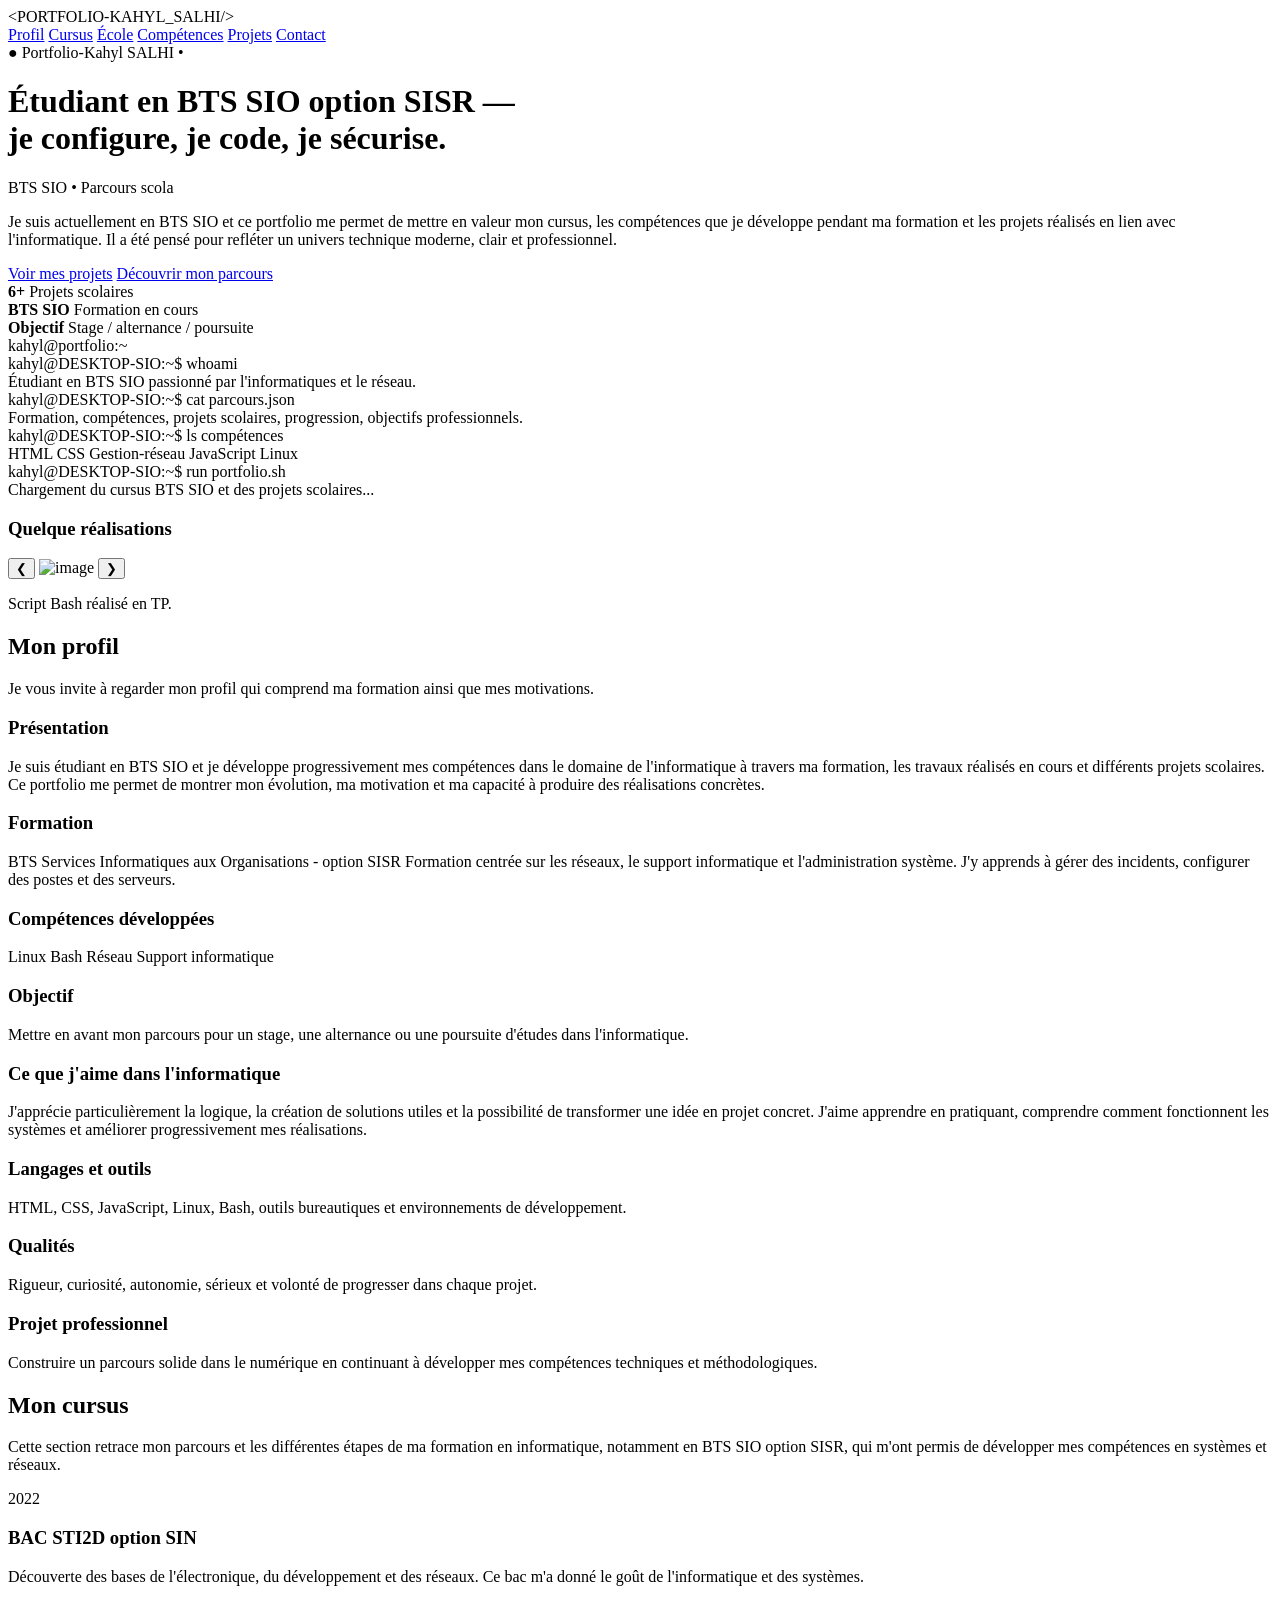
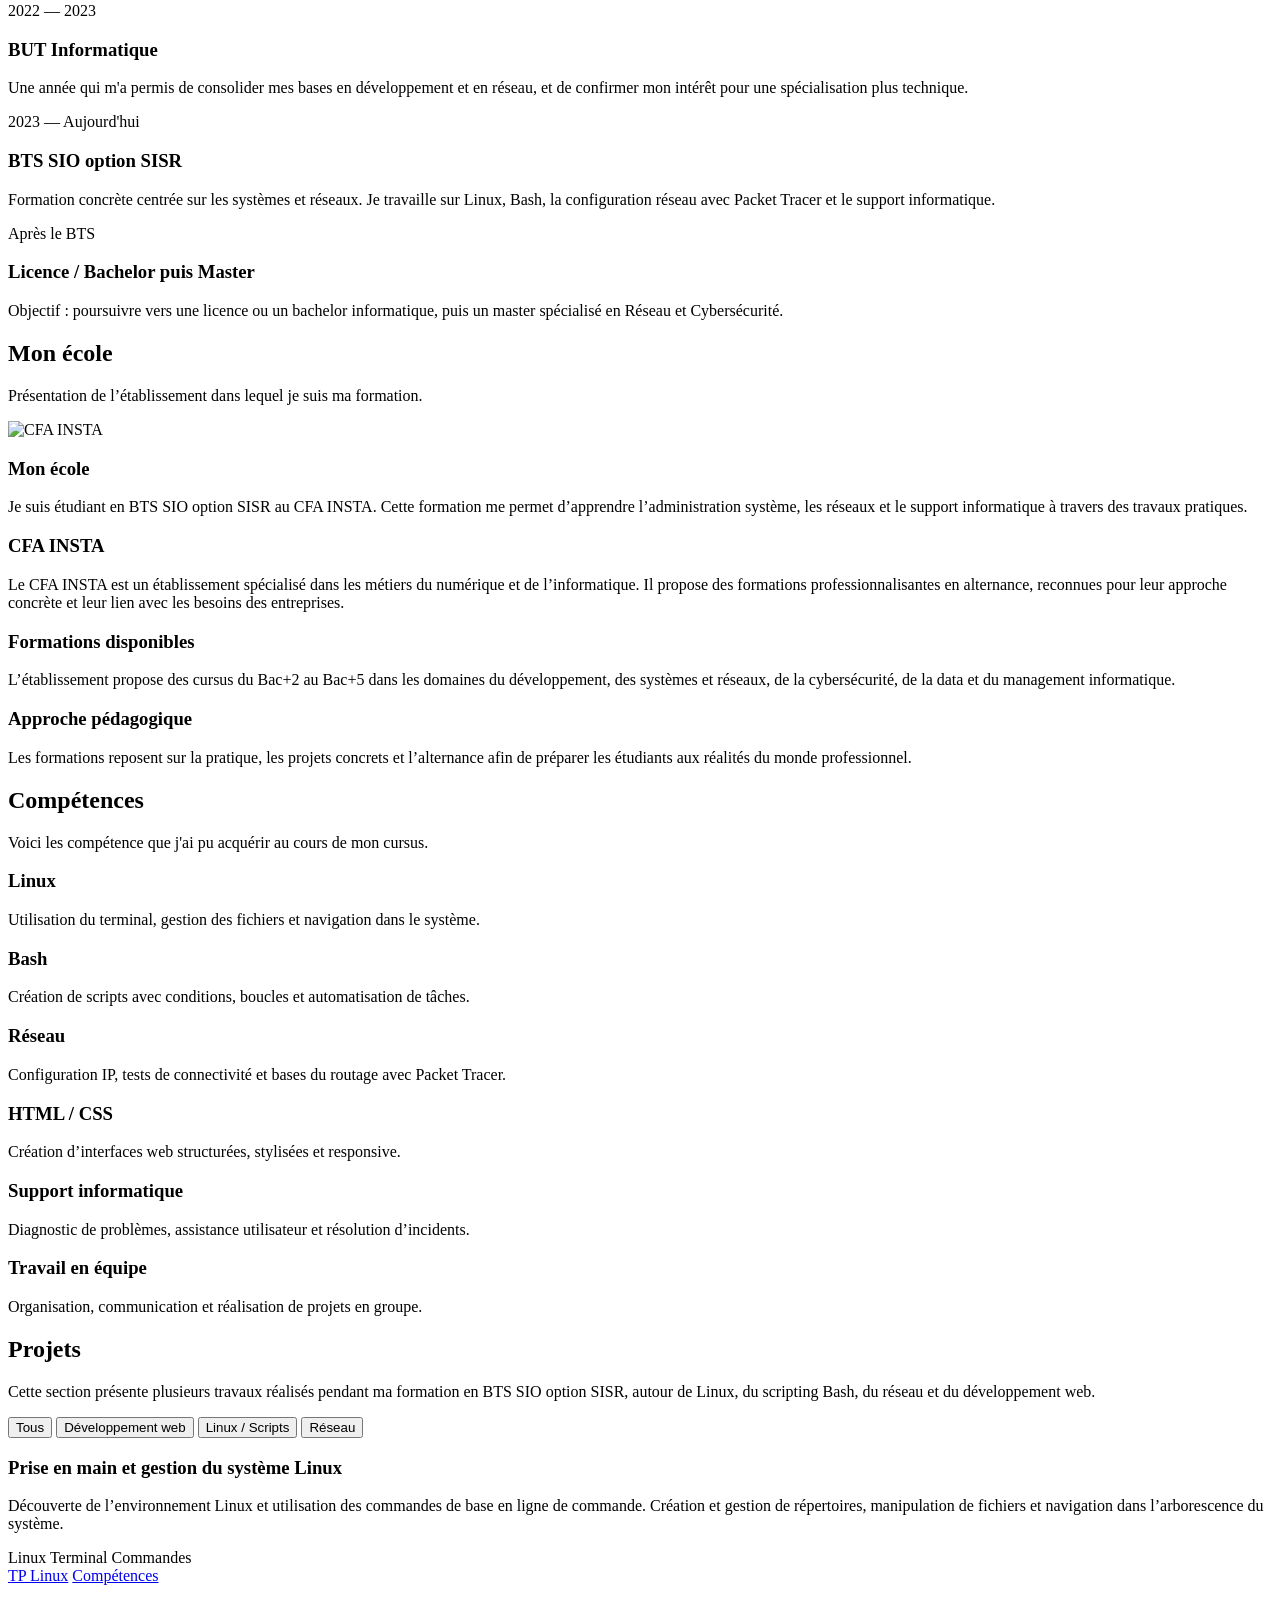
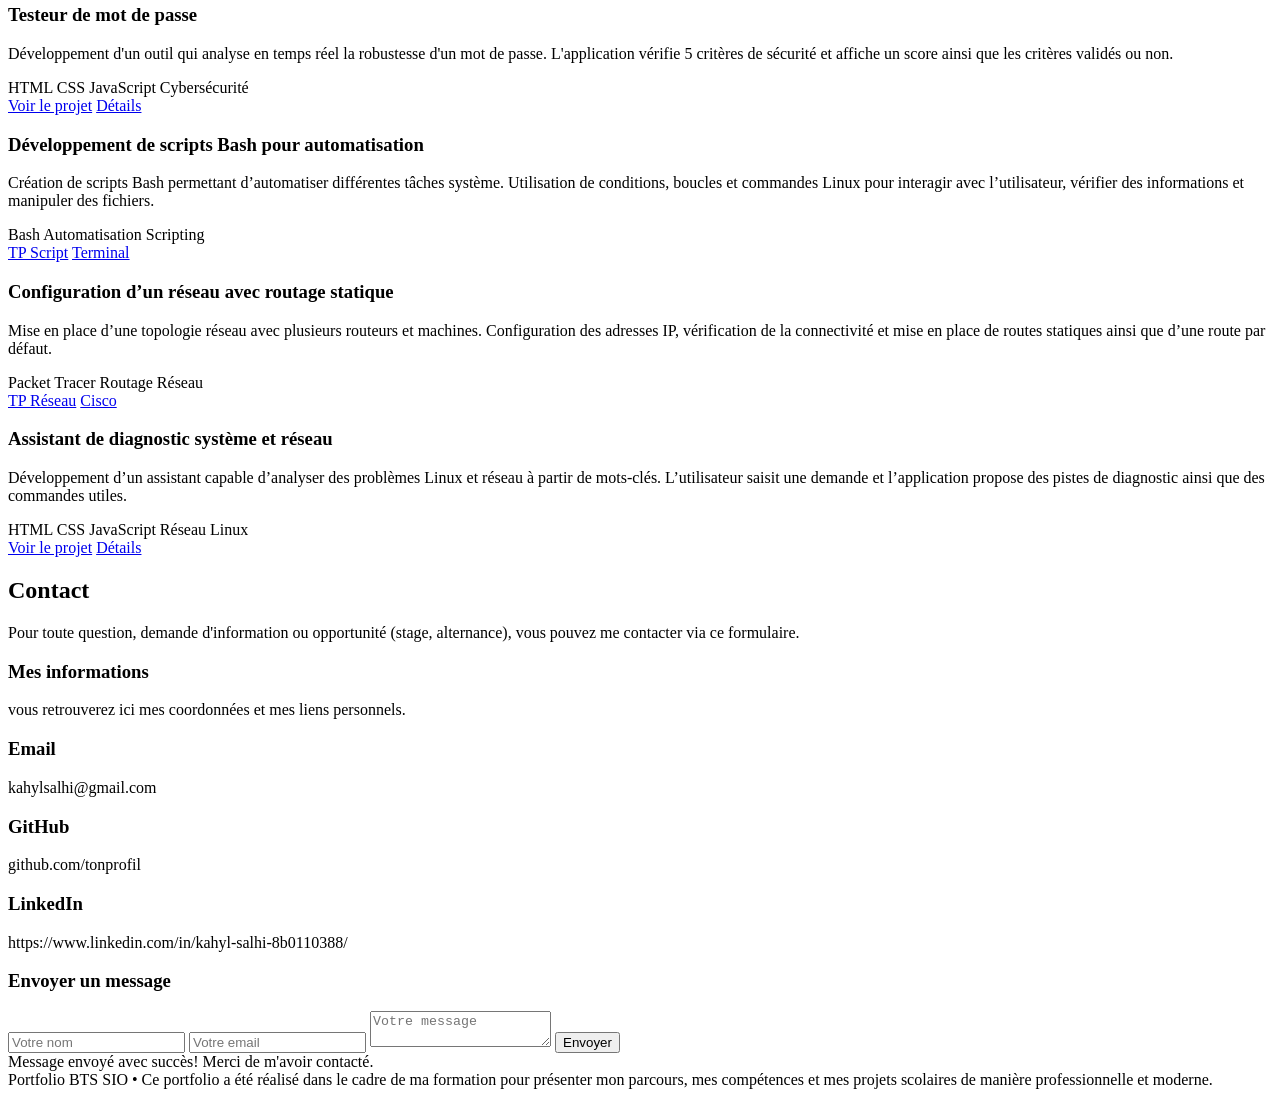
==== index.html @ cd34de98 "Update print statement from 'Hello' to 'Goodbye'" ====
<!DOCTYPE html>
<html lang="fr">
<head>
<meta charset="UTF-8" />
<meta name="viewport" content="width=device-width, initial-scale=1.0" />
<title>Portfolio BTS SIO | Étudiant en informatique</title>
<link rel="stylesheet" href="style.css">
</head>
<body>
<nav class="navbar">
<div class="container nav-inner">
<div class="logo">&lt;<span>PORTFOLIO-KAHYL_SALHI</span>/&gt;</div>
<div class="nav-links">
<a href="#about">Profil</a>
<a href="#timeline">Cursus</a>
<a href="#ecole">École</a>
<a href="#skills">Compétences</a>
<a href="#projects">Projets</a>
<a href="#contact">Contact</a>
</div>
</div>
</nav>

<header class="hero container">
<div class="hero-grid">
<div class="hero-text reveal">
<div class="badge">● Portfolio-Kahyl SALHI •</div>
<h1>Étudiant en <span class="gradient-text">BTS SIO</span> option SISR —</br>je configure, je code, je sécurise.</h1>
<div class="typing" id="typingText"></div>
<p class="lead">
Je suis actuellement en BTS SIO et ce portfolio me permet de mettre en valeur mon cursus, les compétences que je développe pendant ma formation et les projets réalisés en lien avec l'informatique. Il a été pensé pour refléter un univers technique moderne, clair et professionnel.
</p>
<div class="hero-actions">
<a href="#projects" class="btn btn-primary">Voir mes projets</a>
<a href="#timeline" class="btn btn-secondary">Découvrir mon parcours</a>
</div>
<div class="hero-stats">
<div class="stats-card">
<strong>6+</strong>
<span>Projets scolaires</span>
</div>
<div class="stats-card">
<strong>BTS SIO</strong>
<span>Formation en cours</span>
</div>
<div class="stats-card">
<strong>Objectif</strong>
<span>Stage / alternance / poursuite</span>
</div>
</div>
</div>

<div class="terminal reveal">
<div class="terminal-header">
<div class="terminal-dots"><span></span><span></span><span></span></div>
<div class="terminal-title">kahyl@portfolio:~</div>
        </div>
        <div class="terminal-body">
          <div class="line"><span class="prompt">kahyl@DESKTOP-SIO:~$</span> <span class="command">whoami</span></div>
          <div class="line output">Étudiant en BTS SIO passionné par l'informatiques et le réseau.</div>
          <div class="line"><span class="prompt">kahyl@DESKTOP-SIO:~$</span> <span class="command">cat parcours.json</span></div>
          <div class="line output">Formation, compétences, projets scolaires, progression, objectifs professionnels.</div>
          <div class="line"><span class="prompt">kahyl@DESKTOP-SIO:~$</span> <span class="command">ls compétences</span></div>
          <div class="line output">HTML CSS Gestion-réseau JavaScript Linux </div>
          <div class="line"><span class="prompt">kahyl@DESKTOP-SIO:~$</span> <span class="command">run portfolio.sh</span></div>
          <div class="line output" id="terminalDynamic">Chargement du cursus BTS SIO et des projets scolaires...</div>
</div>
</div>
<div class="photo-block reveal">
  <h3>Quelque réalisations</h3>
  <div class="carousel">
    <button class="prev" onclick="changeSlide(-1)">❮</button>

    <img id="carouselImage" src="images/bash-1.jpeg" alt="image">

    <button class="next" onclick="changeSlide(1)">❯</button>
  </div>

  <p id="carouselText">Script Bash réalisé en TP.</p>
</div>
</div>
</header>

<section id="about">
<div class="container">
<div class="section-head reveal">
<div>
<h2>Mon profil</h2>
<p>Je vous invite à regarder mon profil qui comprend ma formation ainsi que mes motivations.</p>
</div>
</div>
<div class="about-grid">
<div class="card reveal">
<h3>Présentation</h3>
<p>
Je suis étudiant en BTS SIO et je développe progressivement mes compétences dans le domaine de l'informatique à travers ma formation, les travaux réalisés en cours et différents projets scolaires. Ce portfolio me permet de montrer mon évolution, ma motivation et ma capacité à produire des réalisations concrètes.
</p>
<div class="about-list">
<div class="about-item">
<h3>Formation</h3>
<p>BTS Services Informatiques aux Organisations - option SISR Formation centrée sur les réseaux, le support informatique et l'administration système. J'y apprends à gérer des incidents, configurer des postes et des serveurs.</p>
</div>
<div class="about-item">
<h3>Compétences développées</h3>
<p>Linux Bash Réseau Support informatique</p></p>
</div>
<div class="about-item">
<h3>Objectif</h3>
<p>Mettre en avant mon parcours pour un stage, une alternance ou une poursuite d'études dans l'informatique.</p>
</div>
</div>
</div>
<div class="card reveal">
<h3>Ce que j'aime dans l'informatique</h3>
<p>
J'apprécie particulièrement la logique, la création de solutions utiles et la possibilité de transformer une idée en projet concret. J'aime apprendre en pratiquant, comprendre comment fonctionnent les systèmes et améliorer progressivement mes réalisations.
</p>
<div class="about-list">
<div class="about-item">
<h3>Langages et outils</h3>
<p>HTML, CSS, JavaScript, Linux, Bash, outils bureautiques et environnements de développement.</p>
</div>
<div class="about-item">
<h3>Qualités</h3>
<p>Rigueur, curiosité, autonomie, sérieux et volonté de progresser dans chaque projet.</p>
</div>
<div class="about-item">
<h3>Projet professionnel</h3>
<p>Construire un parcours solide dans le numérique en continuant à développer mes compétences techniques et méthodologiques.</p>
</div>
</div>
</div>
</div>
</div>
</section>

<section id="timeline">
<div class="container">
<div class="section-head reveal">
<div>
<h2>Mon cursus</h2>
<p>Cette section retrace mon parcours et les différentes étapes de ma formation en informatique, notamment en BTS SIO option SISR, qui m'ont permis de développer mes compétences en systèmes et réseaux.</p>
</div>
</div>
<div class="timeline-vertical">

  <div class="tl-item reveal">
    <div class="tl-point"></div>
    <div class="tl-date">2022</div>
    <div class="tl-content">
      <h3>BAC STI2D option SIN</h3>
      <p>Découverte des bases de l'électronique, du développement et des réseaux. Ce bac m'a donné le goût de l'informatique et des systèmes.</p>
    </div>
  </div>

  <div class="tl-item reveal">
    <div class="tl-point"></div>
    <div class="tl-date">2022 — 2023</div>
    <div class="tl-content">
      <h3>BUT Informatique</h3>
      <p>Une année qui m'a permis de consolider mes bases en développement et en réseau, et de confirmer mon intérêt pour une spécialisation plus technique.</p>
    </div>
  </div>

  <div class="tl-item reveal">
    <div class="tl-point"></div>
    <div class="tl-date">2023 — Aujourd'hui</div>
    <div class="tl-content">
      <h3>BTS SIO option SISR</h3>
      <p>Formation concrète centrée sur les systèmes et réseaux. Je travaille sur Linux, Bash, la configuration réseau avec Packet Tracer et le support informatique.</p>
    </div>
  </div>

  <div class="tl-item reveal">
    <div class="tl-point"></div>
    <div class="tl-date">Après le BTS</div>
    <div class="tl-content">
      <h3>Licence / Bachelor puis Master</h3>
      <p>Objectif : poursuivre vers une licence ou un bachelor informatique, puis un master spécialisé en Réseau et Cybersécurité.</p>
    </div>
  </div>

</div>
</section>

<section id="ecole">
  <div class="container">
    <div class="section-head reveal">
      <div>
        <h2>Mon école</h2>
        <p>Présentation de l’établissement dans lequel je suis ma formation.</p>
      </div>
    </div>

    <div class="ecole-container reveal">

      <!-- IMAGE -->
      <div class="ecole-img">
        <img src="images/ecole.jpg" alt="CFA INSTA">
      </div>

      <!-- TEXTE -->
      <div class="ecole-content">
        <h3>Mon école</h3>
        <p>
          Je suis étudiant en BTS SIO option SISR au CFA INSTA.
          Cette formation me permet d’apprendre l’administration système,
          les réseaux et le support informatique à travers des travaux pratiques.
        </p>

        <div class="about-list">
          <div class="about-item">
            <h3>CFA INSTA</h3>
            <p>Le CFA INSTA est un établissement spécialisé dans les métiers du numérique et de l’informatique.
          Il propose des formations professionnalisantes en alternance, reconnues pour leur approche concrète
          et leur lien avec les besoins des entreprises.</p>
          </div>

          <div class="about-item">
            <h3>Formations disponibles</h3>
            <p>L’établissement propose des cursus du Bac+2 au Bac+5 dans les domaines du développement,
              des systèmes et réseaux, de la cybersécurité, de la data et du management informatique.</p>
          </div>

          <div class="about-item">
            <h3>Approche pédagogique</h3>
            <p>Les formations reposent sur la pratique, les projets concrets et l’alternance afin de préparer
              les étudiants aux réalités du monde professionnel.</p>
          </div>
        </div>
      </div>

    </div>
  </div>
</section>

<section id="skills">
<div class="container">
<div class="section-head reveal">
<div>
<h2>Compétences</h2>
<p>Voici les compétence que j'ai pu acquérir au cours de mon cursus.</p>
</div>
</div>
<div class="skills-grid">

  <div class="skill-card reveal">
    <h3>Linux</h3>
    <p>Utilisation du terminal, gestion des fichiers et navigation dans le système.</p>
    <div class="progress"><span data-width="50%"></span></div>
  </div>

  <div class="skill-card reveal">
    <h3>Bash</h3>
    <p>Création de scripts avec conditions, boucles et automatisation de tâches.</p>
    <div class="progress"><span data-width="50%"></span></div>
  </div>

  <div class="skill-card reveal">
    <h3>Réseau</h3>
    <p>Configuration IP, tests de connectivité et bases du routage avec Packet Tracer.</p>
    <div class="progress"><span data-width="50%"></span></div>
  </div>

  <div class="skill-card reveal">
    <h3>HTML / CSS</h3>
    <p>Création d’interfaces web structurées, stylisées et responsive.</p>
    <div class="progress"><span data-width="70%"></span></div>
  </div>

  <div class="skill-card reveal">
    <h3>Support informatique</h3>
    <p>Diagnostic de problèmes, assistance utilisateur et résolution d’incidents.</p>
    <div class="progress"><span data-width="65%"></span></div>
  </div>

  <div class="skill-card reveal">
    <h3>Travail en équipe</h3>
    <p>Organisation, communication et réalisation de projets en groupe.</p>
    <div class="progress"><span data-width="80%"></span></div>
  </div>

</div>
</div>
</section>

<section id="projects">
<div class="container">
<div class="section-head reveal">
<div>
<h2>Projets </h2>
<p>Cette section présente plusieurs travaux réalisés pendant ma formation en BTS SIO option SISR, autour de Linux, du scripting Bash, du réseau et du développement web.</p>
</div>
</div>

<div class="filter-bar reveal">
<button class="filter-btn active" data-filter="all">Tous</button>
<button class="filter-btn" data-filter="web">Développement web</button>
<button class="filter-btn" data-filter="app">Linux / Scripts</button>
<button class="filter-btn" data-filter="analyse">Réseau</button>
</div>

<div class="projects-grid">
<article class="project-card reveal" data-category="app">
<h3>Prise en main et gestion du système Linux</h3>
<p>Découverte de l’environnement Linux et utilisation des commandes de base en ligne de commande. Création et gestion de répertoires, manipulation de fichiers et navigation dans l’arborescence du système.</p>
<div class="tags">
<span class="tag">Linux</span>
<span class="tag">Terminal</span>
<span class="tag">Commandes</span>
</div>
<div class="project-links">
<a href="#">TP Linux</a>
<a href="#">Compétences</a>
</div>
</div>
</article>

<article class="project-card reveal" data-category="web">
  <h3>Testeur de mot de passe</h3>

  <p>
    Développement d'un outil qui analyse en temps réel la robustesse d'un mot de passe.
    L'application vérifie 5 critères de sécurité et affiche un score ainsi que les critères validés ou non.
  </p>

  <div class="tags">
    <span class="tag">HTML</span>
    <span class="tag">CSS</span>
    <span class="tag">JavaScript</span>
    <span class="tag">Cybersécurité</span>
  </div>

  <div class="project-links">
    <a href="https://kahyl93.github.io/Portfolio/testeur-mdp/test-mdp.html" target="_blank">Voir le projet</a>
    <a href="#">Détails</a>
  </div>
</article>

<article class="project-card reveal" data-category="app">
<h3>Développement de scripts Bash pour automatisation</h3>
<p>Création de scripts Bash permettant d’automatiser différentes tâches système. Utilisation de conditions, boucles et commandes Linux pour interagir avec l’utilisateur, vérifier des informations et manipuler des fichiers.</p>
<div class="tags">
<span class="tag">Bash</span>
<span class="tag">Automatisation</span>
<span class="tag">Scripting</span>
</div>
<div class="project-links">
<a href="#">TP Script</a>
<a href="#">Terminal</a>
</div>

</article>

<article class="project-card reveal" data-category="analyse">
<h3>Configuration d’un réseau avec routage statique</h3>
<p>Mise en place d’une topologie réseau avec plusieurs routeurs et machines. Configuration des adresses IP, vérification de la connectivité et mise en place de routes statiques ainsi que d’une route par défaut.</p>
<div class="tags">
<span class="tag">Packet Tracer</span>
<span class="tag">Routage</span>
<span class="tag">Réseau</span>
</div>
<div class="project-links">
<a href="#">TP Réseau</a>
<a href="#">Cisco</a>
</div>
</article>
<article class="project-card reveal" data-category="web">
  <h3>Assistant de diagnostic système et réseau</h3>

  <p>
    Développement d’un assistant capable d’analyser des problèmes Linux et réseau à partir de mots-clés.
    L’utilisateur saisit une demande et l’application propose des pistes de diagnostic ainsi que des commandes utiles.
  </p>

  <div class="tags">
    <span class="tag">HTML</span>
    <span class="tag">CSS</span>
    <span class="tag">JavaScript</span>
    <span class="tag">Réseau</span>
    <span class="tag">Linux</span>
  </div>

  <div class="project-links">
    <a href="https://kahyl93.github.io/Portfolio/assistant-ia.html" target="_blank">Voir le projet</a>
    <a href="#">Détails</a>
  </div>
</article>

</div>
</div>
</section>

<section id="contact">
<div class="container">
<div class="section-head reveal">
<div>
<h2>Contact</h2>
<p>Pour toute question, demande d'information ou opportunité (stage, alternance), vous pouvez me contacter via ce formulaire.</p>
</div>
</div>
<div class="contact-grid">
<div class="contact-card reveal">
<h3>Mes informations</h3>
<p>vous retrouverez ici mes coordonnées et mes liens personnels.</p>
<div class="about-list">
<div class="about-item">
<h3>Email</h3>
<p>kahylsalhi@gmail.com</p>
</div>
<div class="about-item">
<h3>GitHub</h3>
<p>github.com/tonprofil</p>
</div>
<div class="about-item">
<h3>LinkedIn</h3>
<p>https://www.linkedin.com/in/kahyl-salhi-8b0110388/</p>
</div>
</div>
</div>

<div class="contact-card reveal">
<h3>Envoyer un message</h3>
<form id="contactForm">
<input type="text" placeholder="Votre nom" required>
<input type="email" placeholder="Votre email" required>
<textarea placeholder="Votre message" required></textarea>
<button type="submit" class="btn btn-primary">Envoyer</button>
<div class="success-msg" id="successMsg">Message envoyé avec succès! Merci de m'avoir contacté.</div>
</form>
</div>
</div>
</div>
</section>

<footer>
<div class="container">
Portfolio BTS SIO • Ce portfolio a été réalisé dans le cadre de ma formation pour présenter mon parcours, mes compétences et mes projets scolaires de manière professionnelle et moderne.
</div>
</footer>

<script>
const typingText = document.getElementById('typingText');
const words = [
'BTS SIO • Parcours scolaire',
'Projets réalisés en formation',
'Compétences techniques en progression',
'Objectif : stage ou poursuite d\'études'
];

let wordIndex = 0;
let charIndex = 0;
let deleting = false;

function typeEffect() {
const current = words[wordIndex];
typingText.textContent = current.slice(0, charIndex);

if (!deleting && charIndex < current.length) {
charIndex++;
setTimeout(typeEffect, 70);
} else if (deleting && charIndex > 0) {
charIndex--;
setTimeout(typeEffect, 35);
} else {
deleting = !deleting;
if (!deleting) {
wordIndex = (wordIndex + 1) % words.length;
}
setTimeout(typeEffect, deleting ? 1000 : 250);
}
}
typeEffect();

const revealElements = document.querySelectorAll('.reveal');
const observer = new IntersectionObserver((entries) => {
entries.forEach((entry) => {
if (entry.isIntersecting) {
entry.target.classList.add('visible');
entry.target.querySelectorAll('.progress span').forEach((bar) => {
bar.style.width = bar.dataset.width;
});
}
});
}, { threshold: 0.15 });

revealElements.forEach((el) => observer.observe(el));

const filterButtons = document.querySelectorAll('.filter-btn');
const projects = document.querySelectorAll('.project-card');

filterButtons.forEach((button) => {
button.addEventListener('click', () => {
filterButtons.forEach((btn) => btn.classList.remove('active'));
button.classList.add('active');
const filter = button.dataset.filter;

projects.forEach((project) => {
const category = project.dataset.category;
if (filter === 'all' || category === filter) {
project.classList.remove('hidden');
} else {
project.classList.add('hidden');
}
});
});
});

const form = document.getElementById('contactForm');
const successMsg = document.getElementById('successMsg');

form.addEventListener('submit', function (e) {
e.preventDefault();
successMsg.style.display = 'block';
form.reset();
});

const images = [
  {
    src: "images/bash-1.jpeg",
    text: "Script Bash réalisé en TP."
  },
  {
    src: "images/reseau-1.png",
    text: "Configuration réseau avec Packet Tracer."
  },
  {
    src: "images/reseau-2.png",
    text: "Test de ping."
  }
];

let index = 0;

function changeSlide(direction) {
  index += direction;

  if (index < 0) index = images.length - 1;
  if (index >= images.length) index = 0;

  document.getElementById("carouselImage").src = images[index].src;
  document.getElementById("carouselText").textContent = images[index].text;
}
function autoSlide() {
  changeSlide(1);
}
setInterval(autoSlide, 10000);  
</script>
</body>
</html>
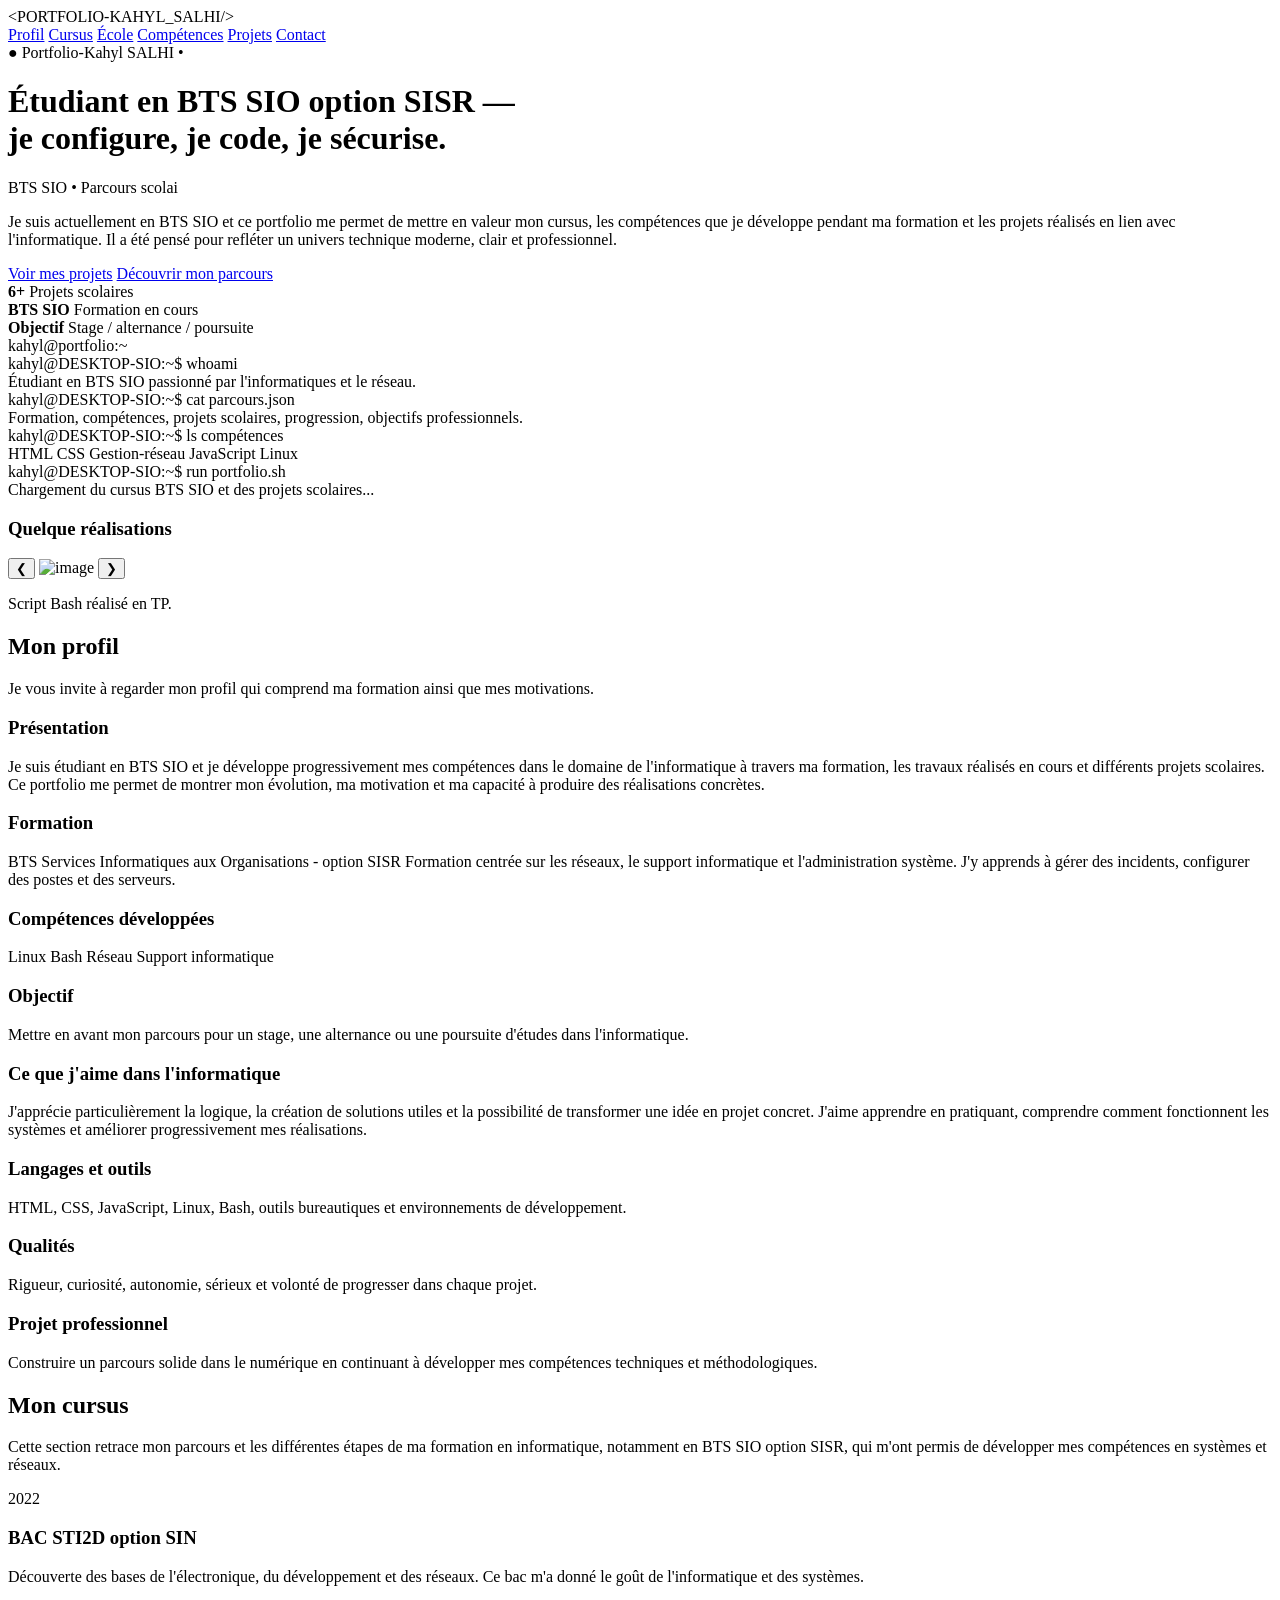
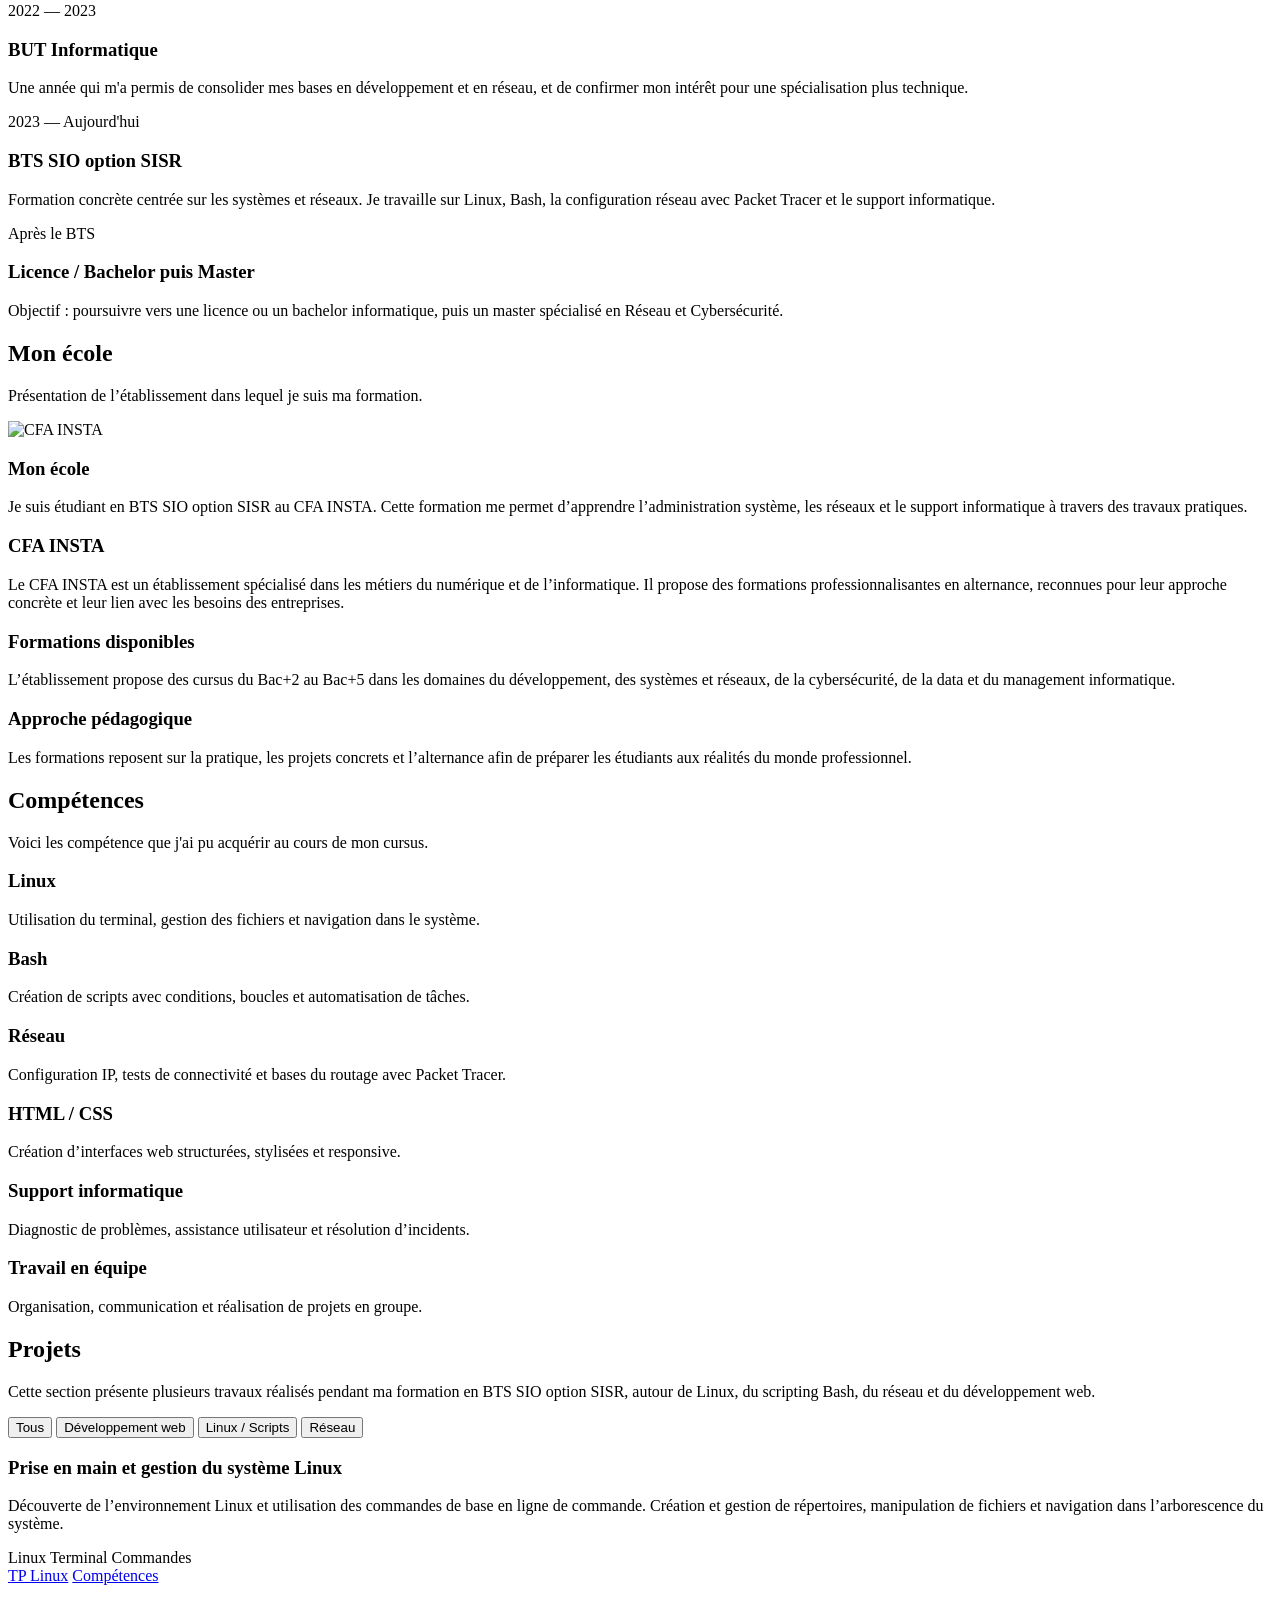
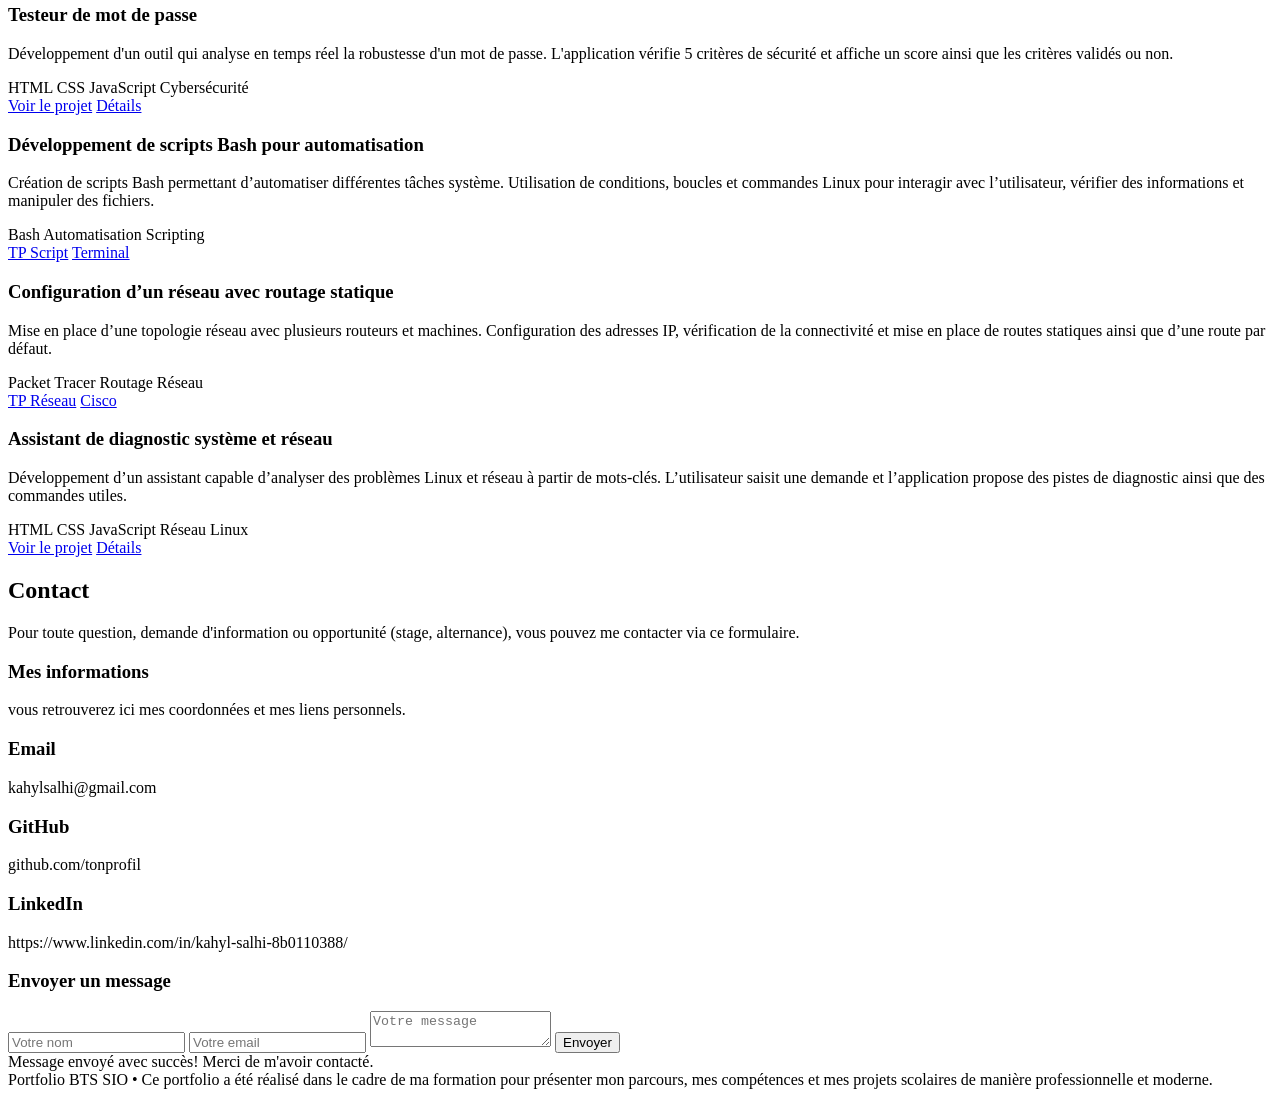
==== commit 4026c9e6: "Update print statement from 'Hello' to 'Goodbye'" ====
--- a/index.html
+++ b/index.html
@@ -313,7 +313,6 @@
 <a href="#">TP Linux</a>
 <a href="#">Compétences</a>
 </div>
-</div>
 </article>
 
 <article class="project-card reveal" data-category="web">
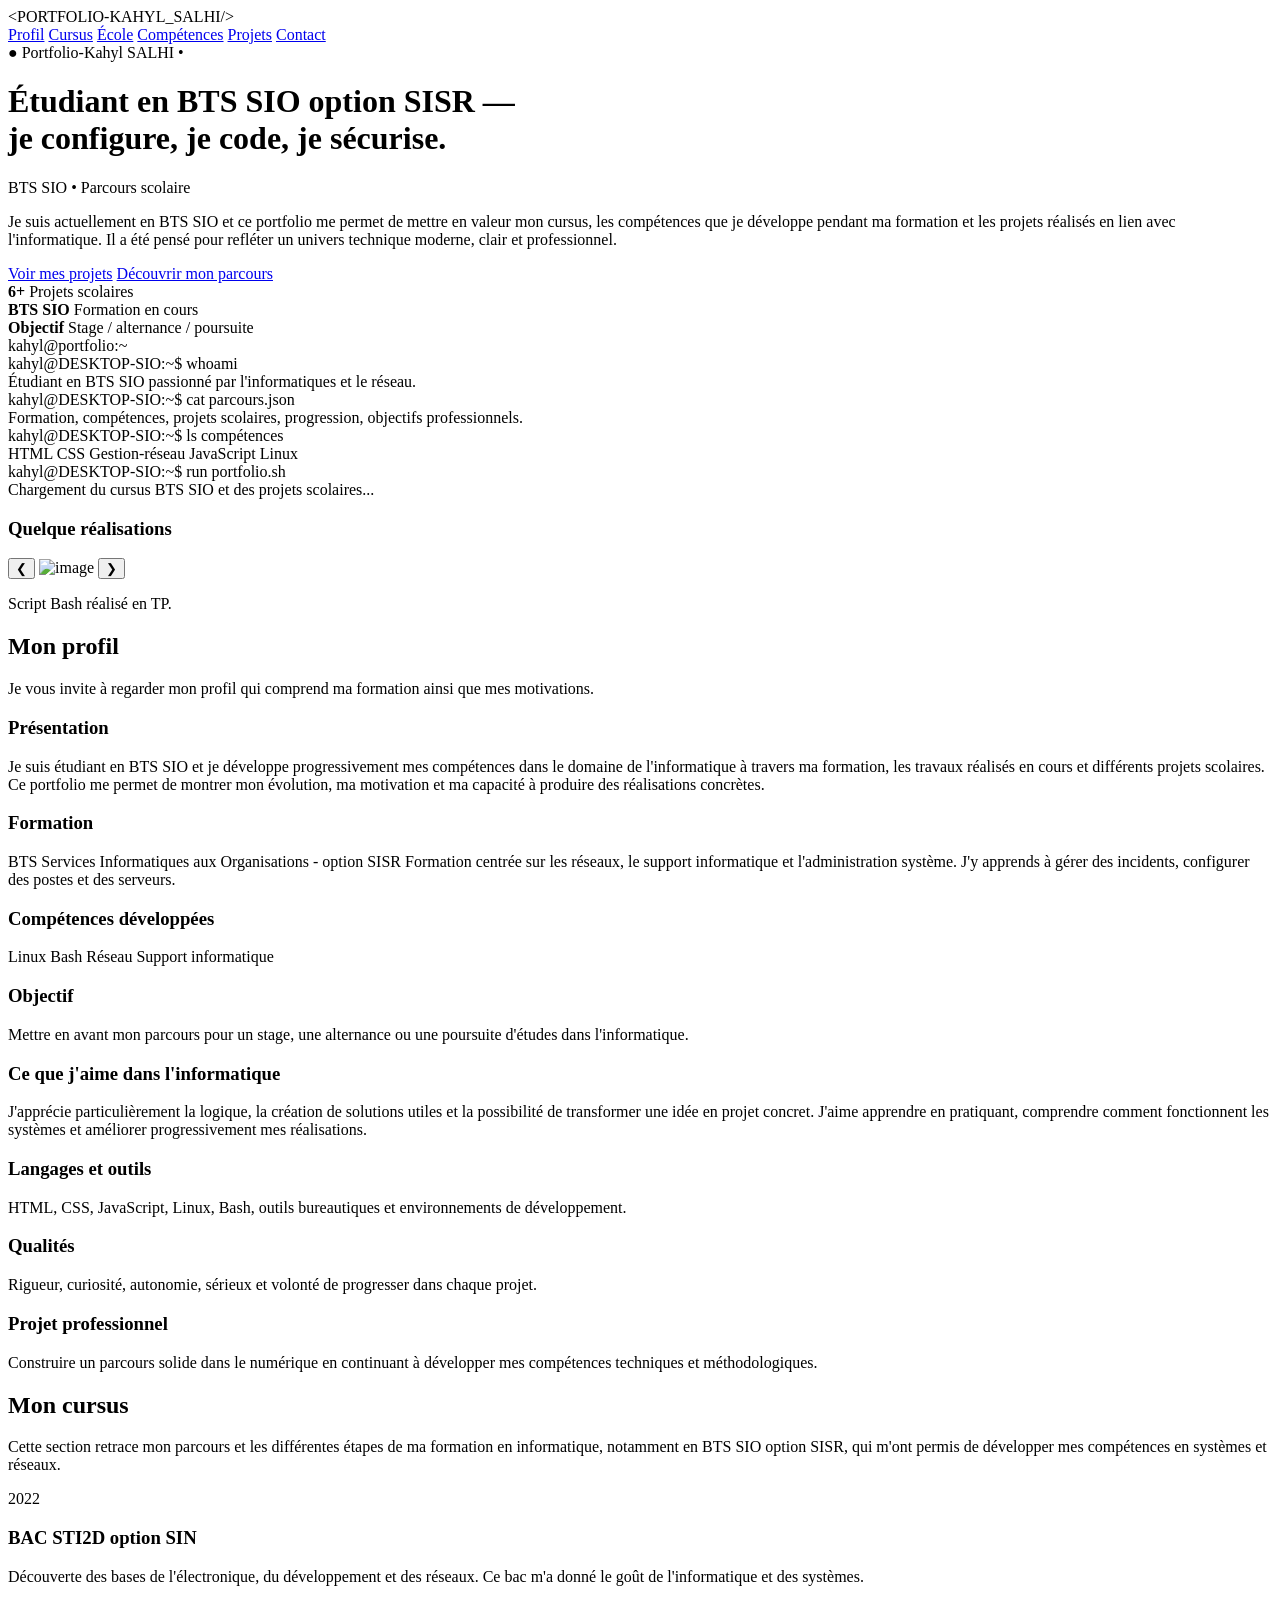
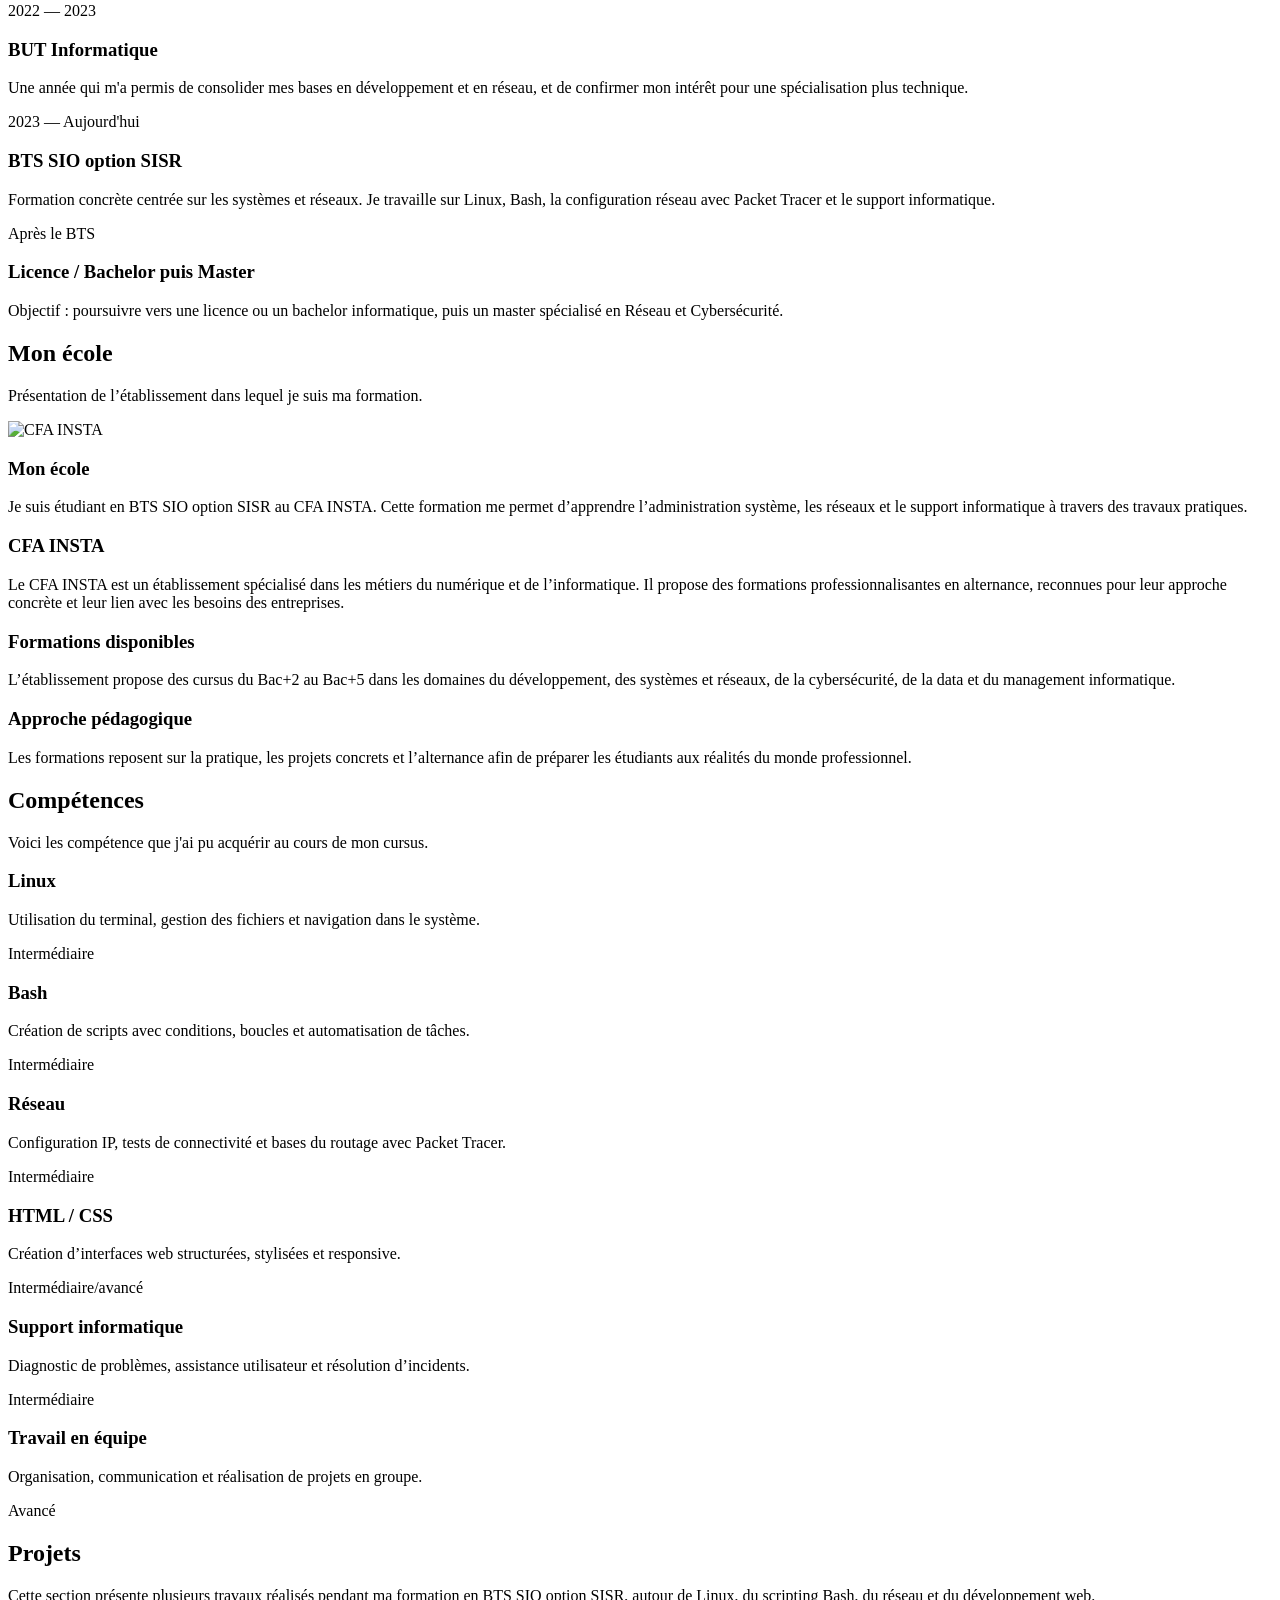
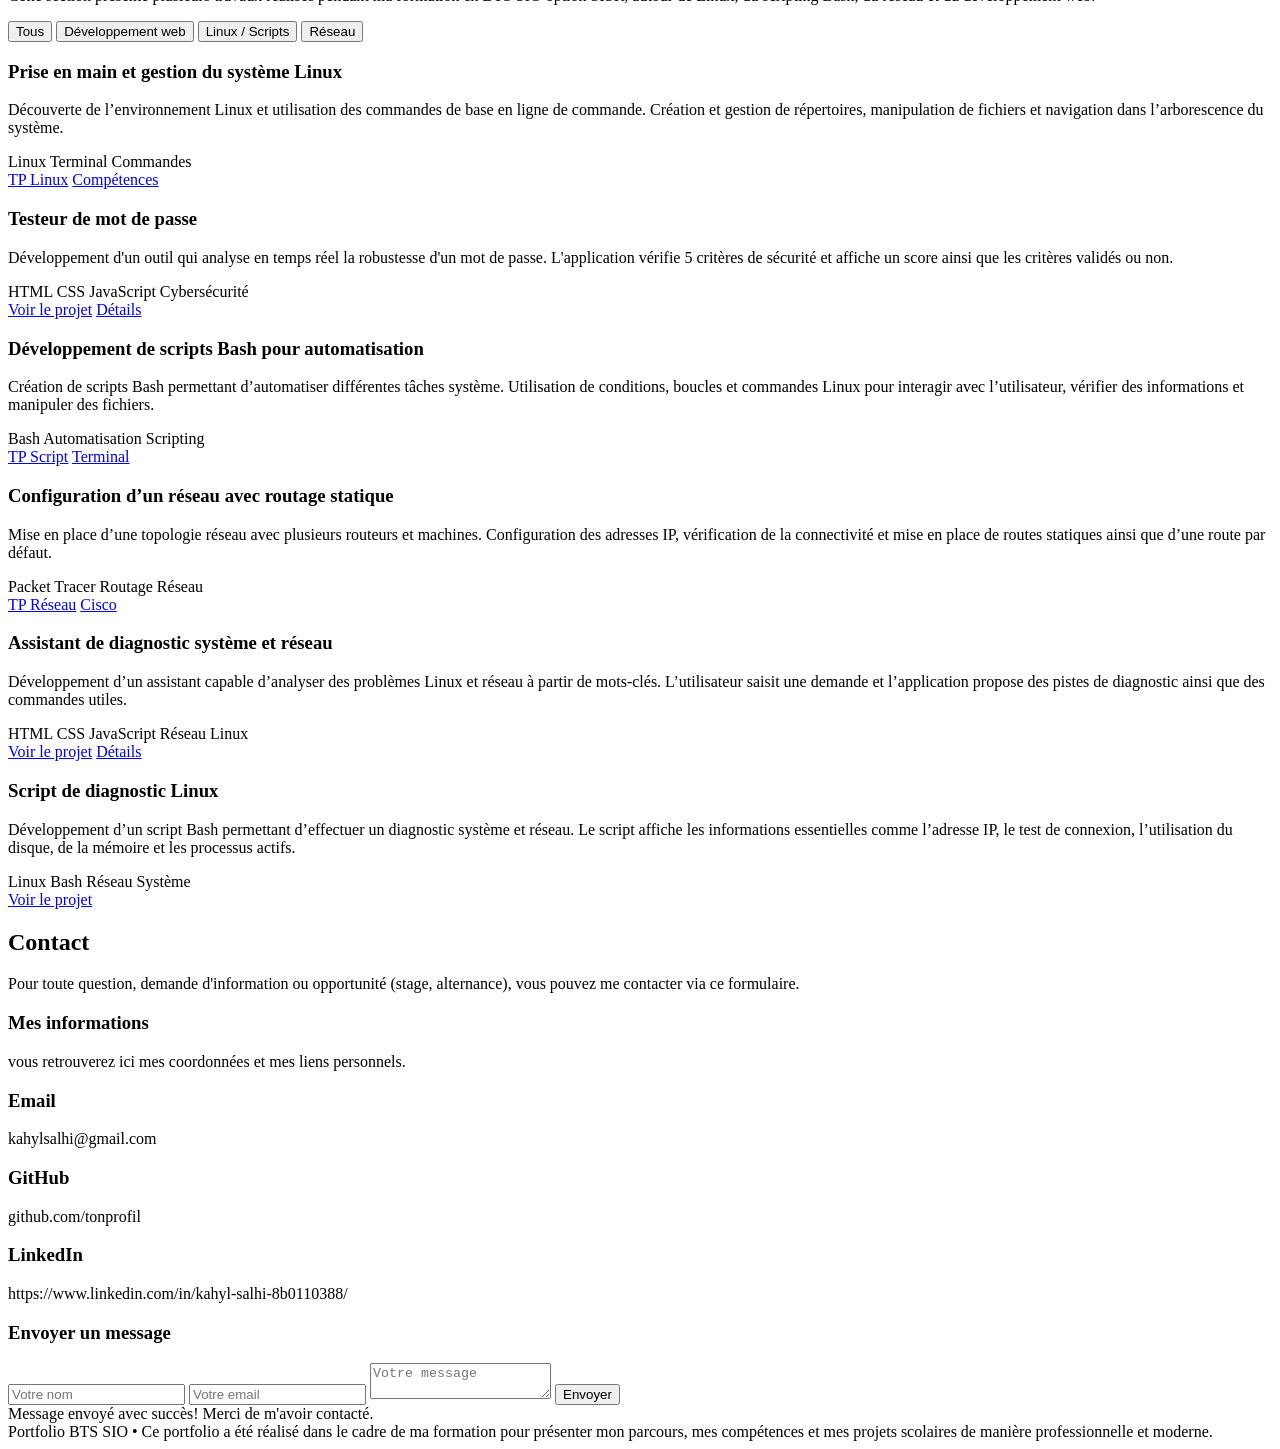
==== commit 45f78b15: "Update index.html" ====
--- a/index.html
+++ b/index.html
@@ -247,36 +247,42 @@
   <div class="skill-card reveal">
     <h3>Linux</h3>
     <p>Utilisation du terminal, gestion des fichiers et navigation dans le système.</p>
+        <span class="niveau intermediaire">Intermédiaire</span>
     <div class="progress"><span data-width="50%"></span></div>
   </div>
 
   <div class="skill-card reveal">
     <h3>Bash</h3>
     <p>Création de scripts avec conditions, boucles et automatisation de tâches.</p>
+          <span class="niveau intermediaire">Intermédiaire</span>
     <div class="progress"><span data-width="50%"></span></div>
   </div>
 
   <div class="skill-card reveal">
     <h3>Réseau</h3>
     <p>Configuration IP, tests de connectivité et bases du routage avec Packet Tracer.</p>
+          <span class="niveau intermediaire">Intermédiaire</span>
     <div class="progress"><span data-width="50%"></span></div>
   </div>
 
   <div class="skill-card reveal">
     <h3>HTML / CSS</h3>
     <p>Création d’interfaces web structurées, stylisées et responsive.</p>
+          <span class="niveau intermediaire">Intermédiaire/avancé</span>
     <div class="progress"><span data-width="70%"></span></div>
   </div>
 
   <div class="skill-card reveal">
     <h3>Support informatique</h3>
     <p>Diagnostic de problèmes, assistance utilisateur et résolution d’incidents.</p>
+          <span class="niveau intermediaire">Intermédiaire</span>
     <div class="progress"><span data-width="65%"></span></div>
   </div>
 
   <div class="skill-card reveal">
     <h3>Travail en équipe</h3>
     <p>Organisation, communication et réalisation de projets en groupe.</p>
+          <span class="niveau avancé">Avancé</span>
     <div class="progress"><span data-width="80%"></span></div>
   </div>
 
@@ -385,7 +391,26 @@
     <a href="#">Détails</a>
   </div>
 </article>
-
+<article class="project-card reveal" data-category="app">
+  <h3>Script de diagnostic Linux</h3>
+
+  <p>
+    Développement d’un script Bash permettant d’effectuer un diagnostic système et réseau.
+    Le script affiche les informations essentielles comme l’adresse IP, le test de connexion,
+    l’utilisation du disque, de la mémoire et les processus actifs.
+  </p>
+
+  <div class="tags">
+    <span class="tag">Linux</span>
+    <span class="tag">Bash</span>
+    <span class="tag">Réseau</span>
+    <span class="tag">Système</span>
+  </div>
+
+  <div class="project-links">
+    <a href="projet-linux.html" target="_blank">Voir le projet</a>
+  </div>
+</article>
 </div>
 </div>
 </section>
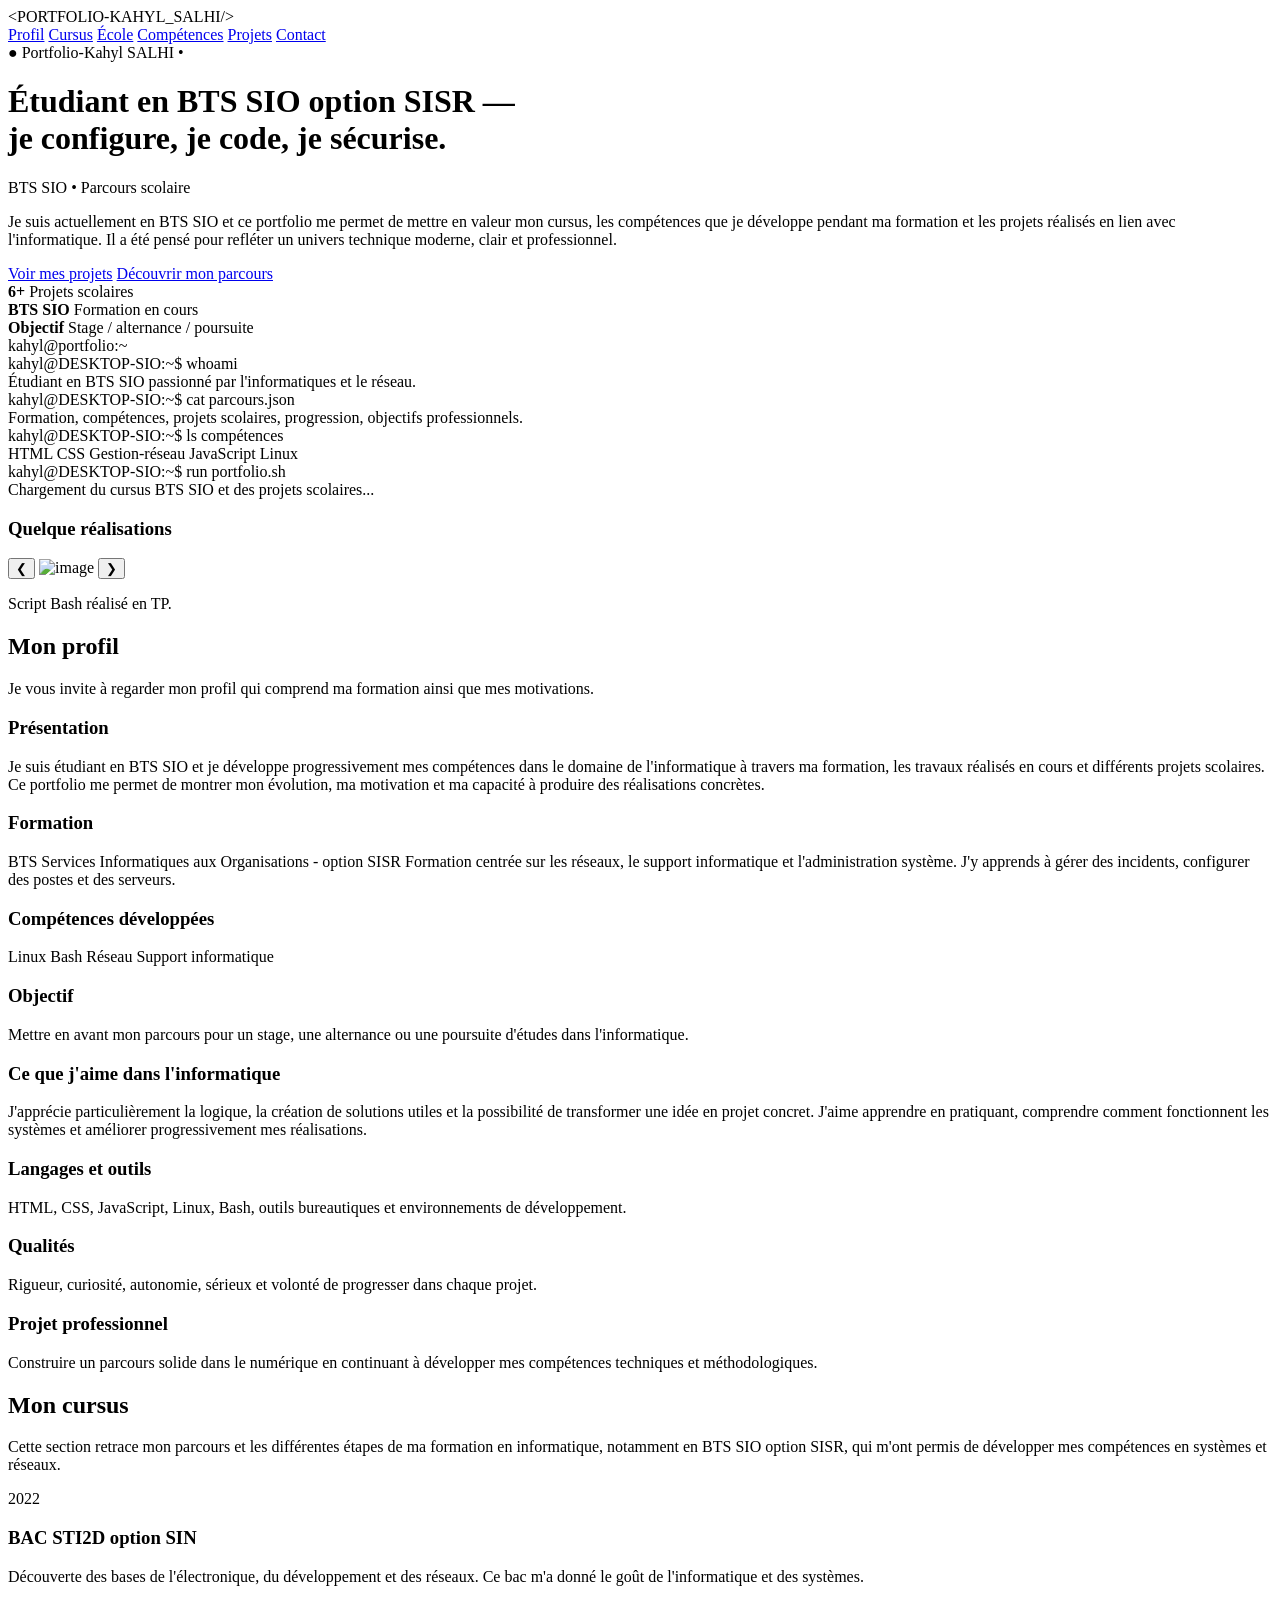
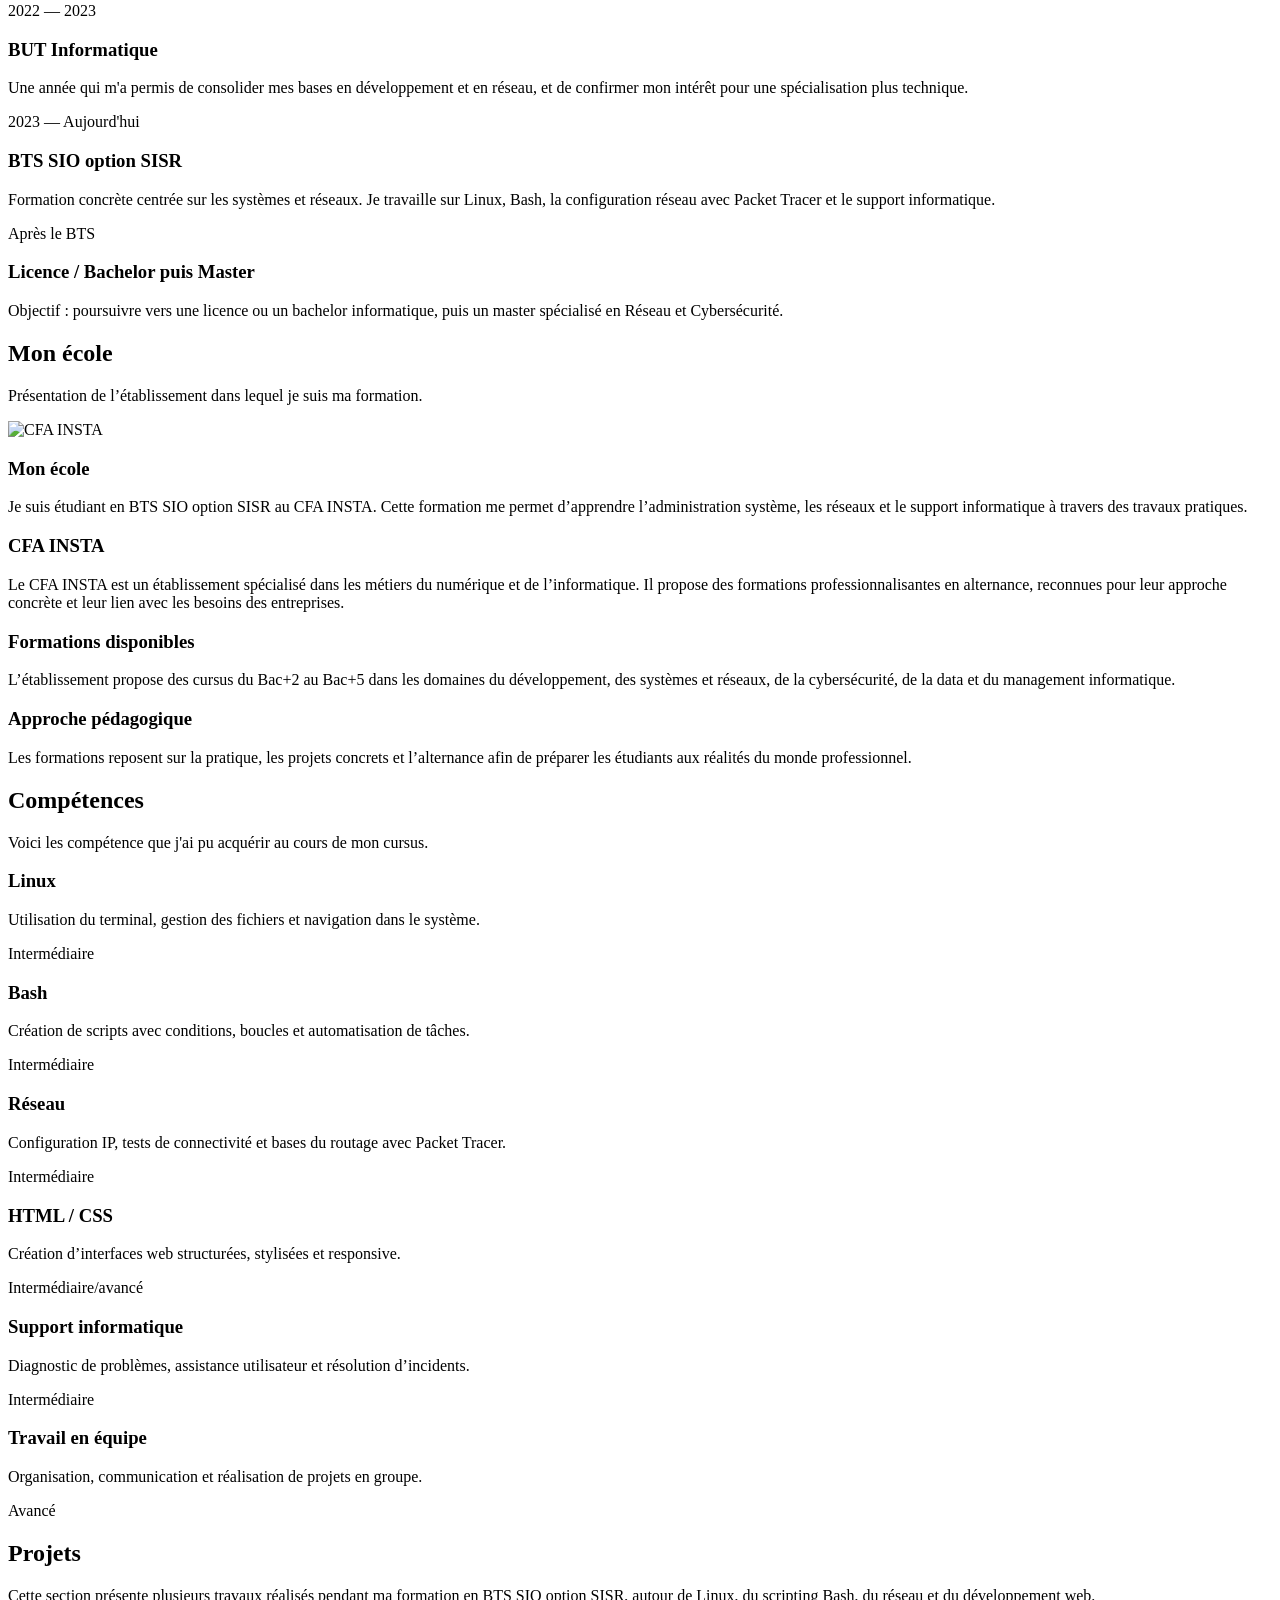
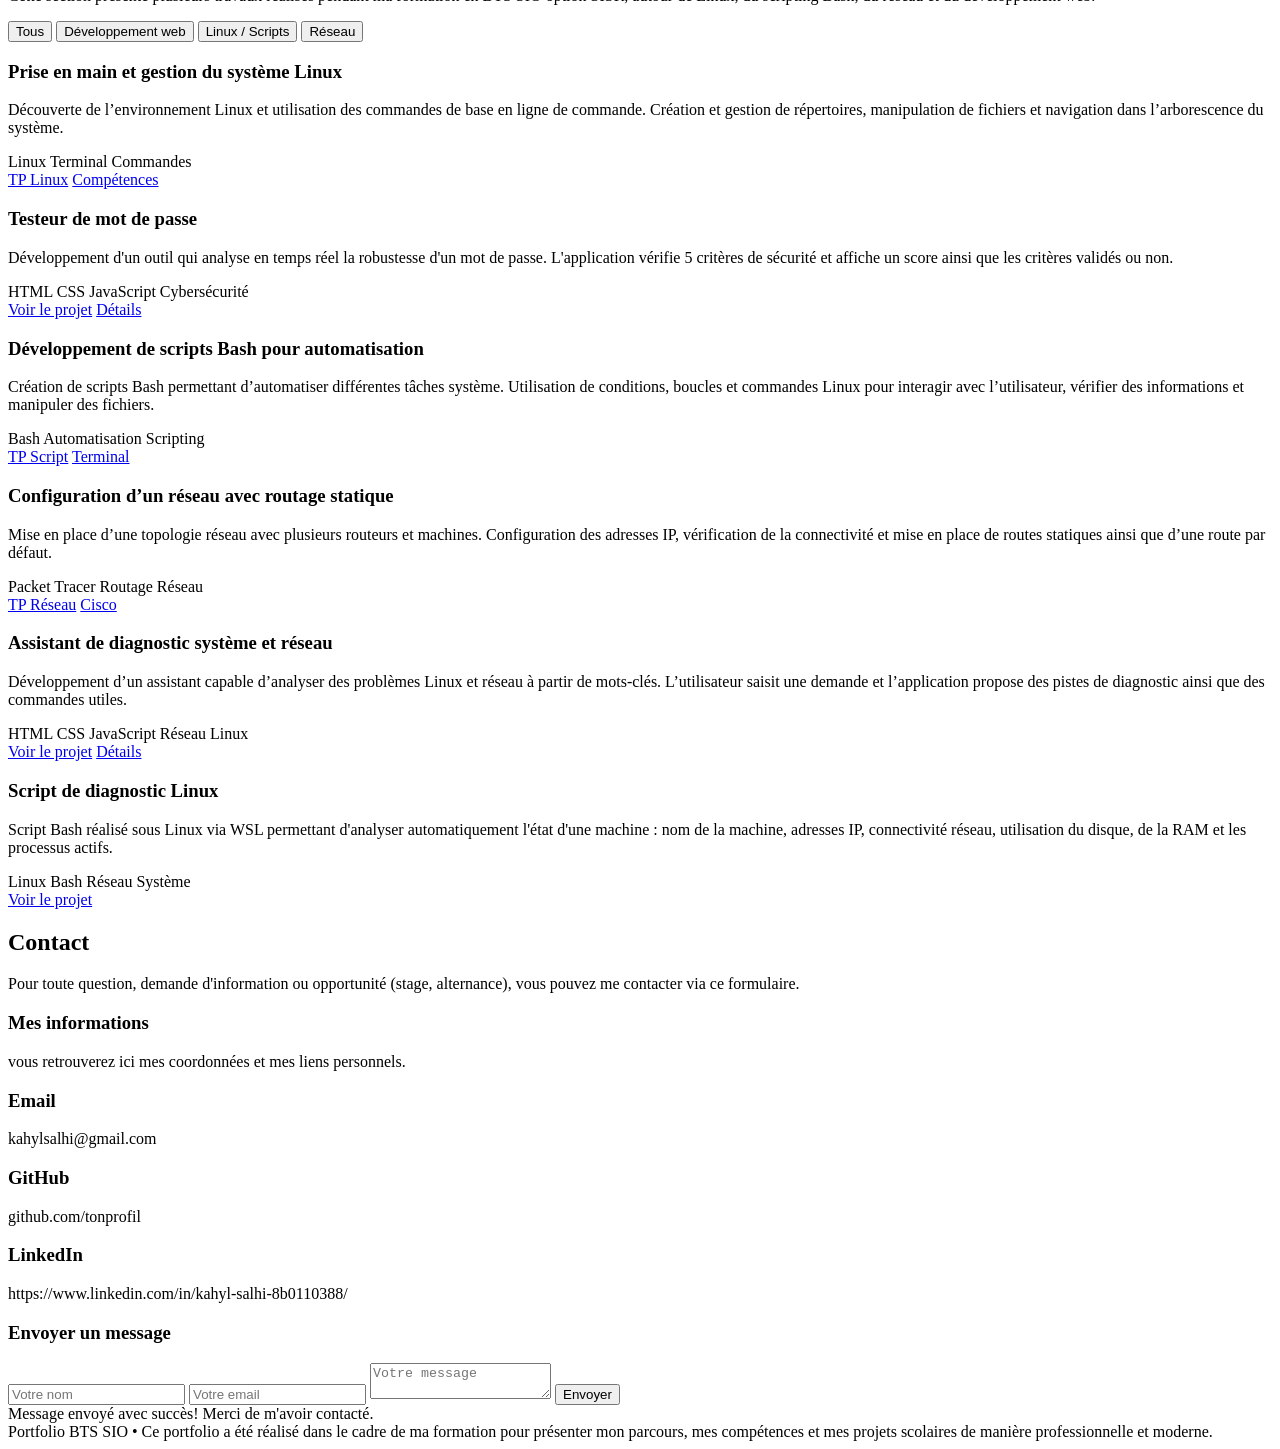
==== commit 8715e514: "Update print statement from 'Hello' to 'Goodbye'" ====
--- a/index.html
+++ b/index.html
@@ -395,9 +395,9 @@
   <h3>Script de diagnostic Linux</h3>
 
   <p>
-    Développement d’un script Bash permettant d’effectuer un diagnostic système et réseau.
-    Le script affiche les informations essentielles comme l’adresse IP, le test de connexion,
-    l’utilisation du disque, de la mémoire et les processus actifs.
+    Script Bash réalisé sous Linux via WSL permettant d'analyser automatiquement l'état 
+        d'une machine : nom de la machine, adresses IP, connectivité réseau, utilisation 
+        du disque, de la RAM et les processus actifs.
   </p>
 
   <div class="tags">
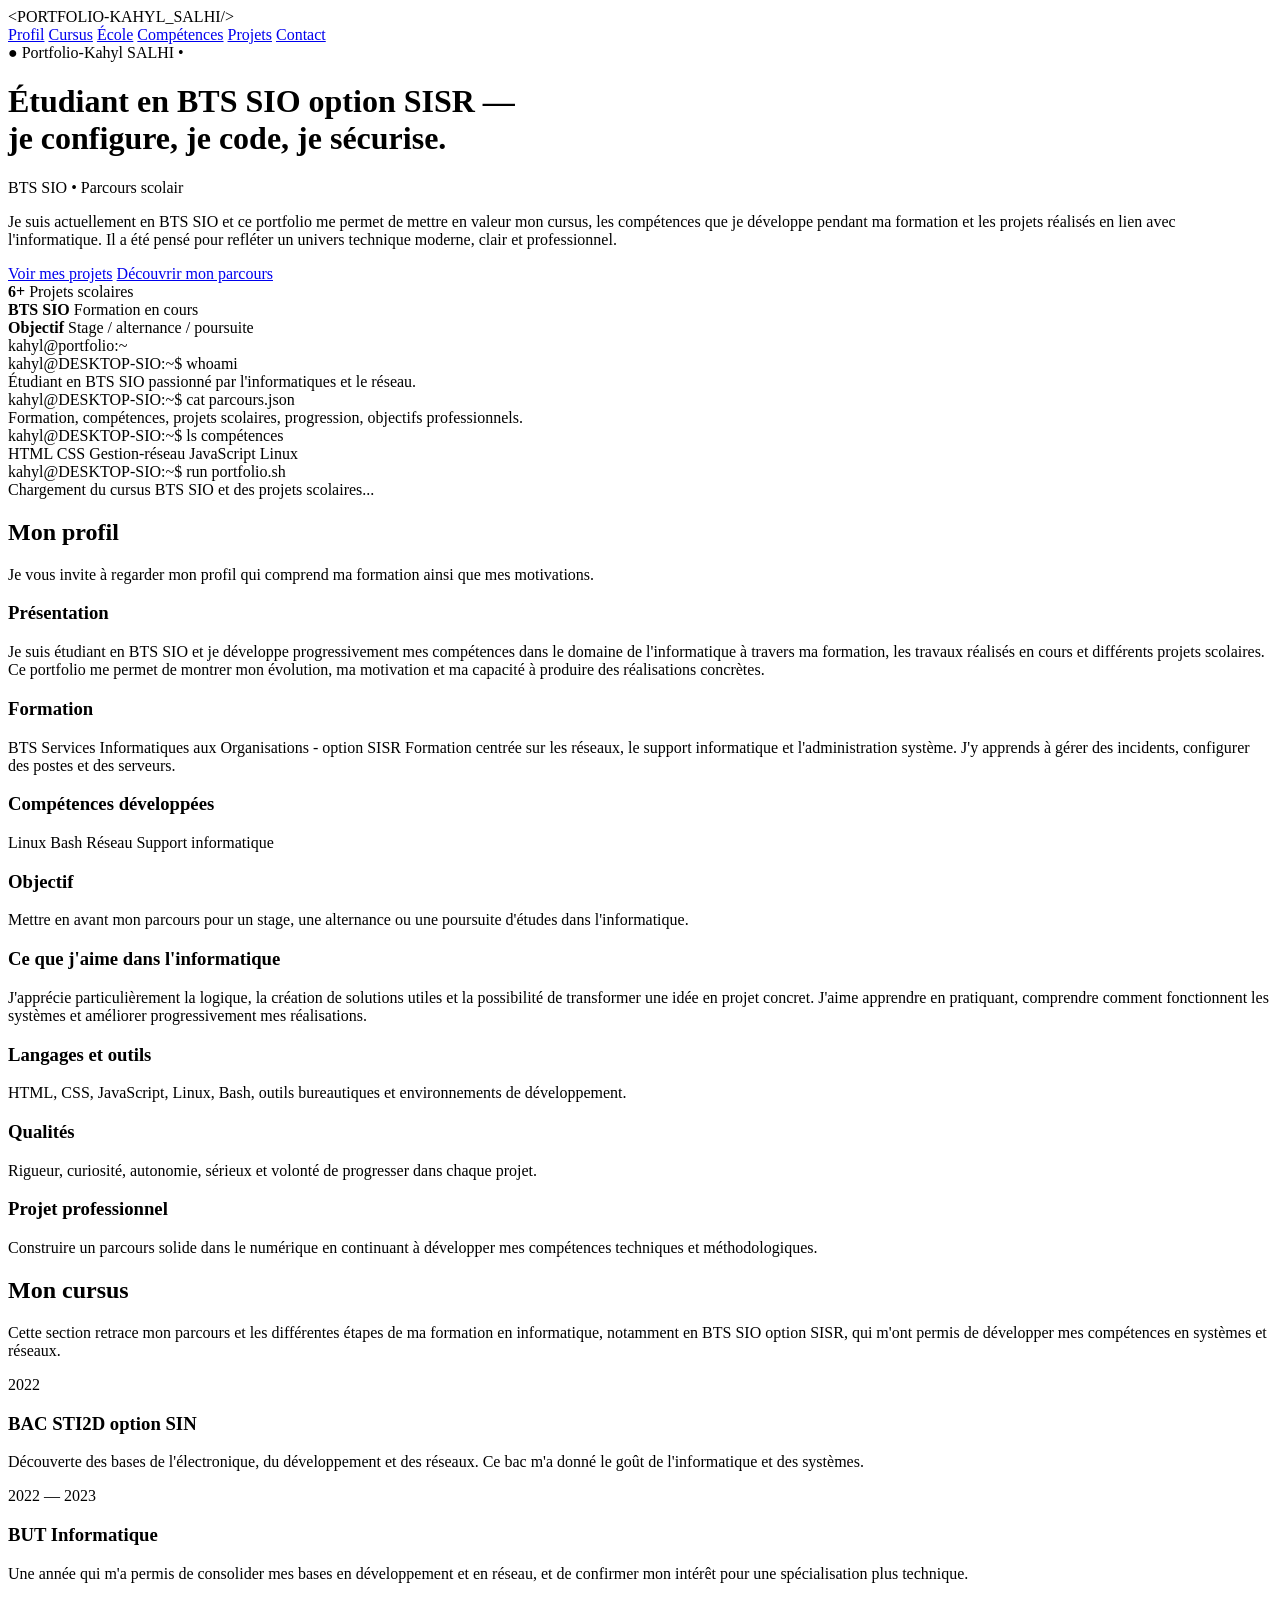
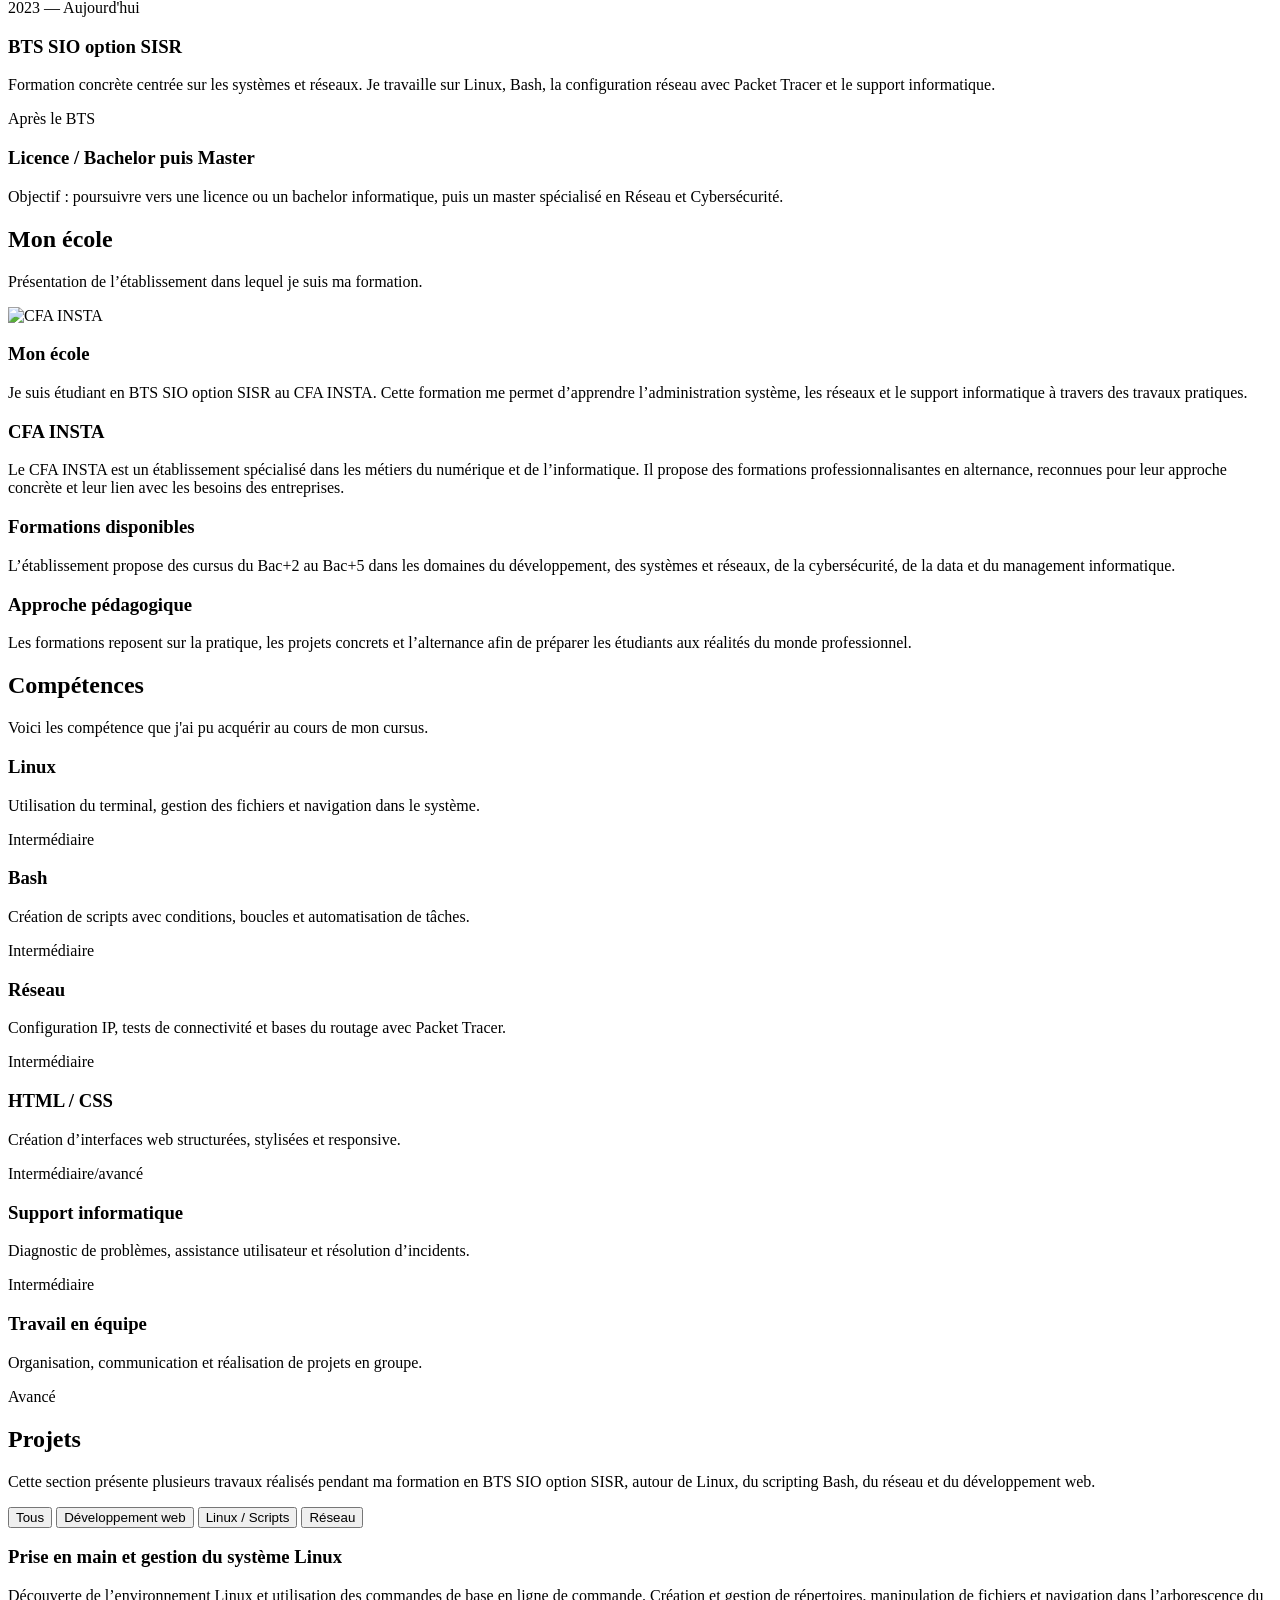
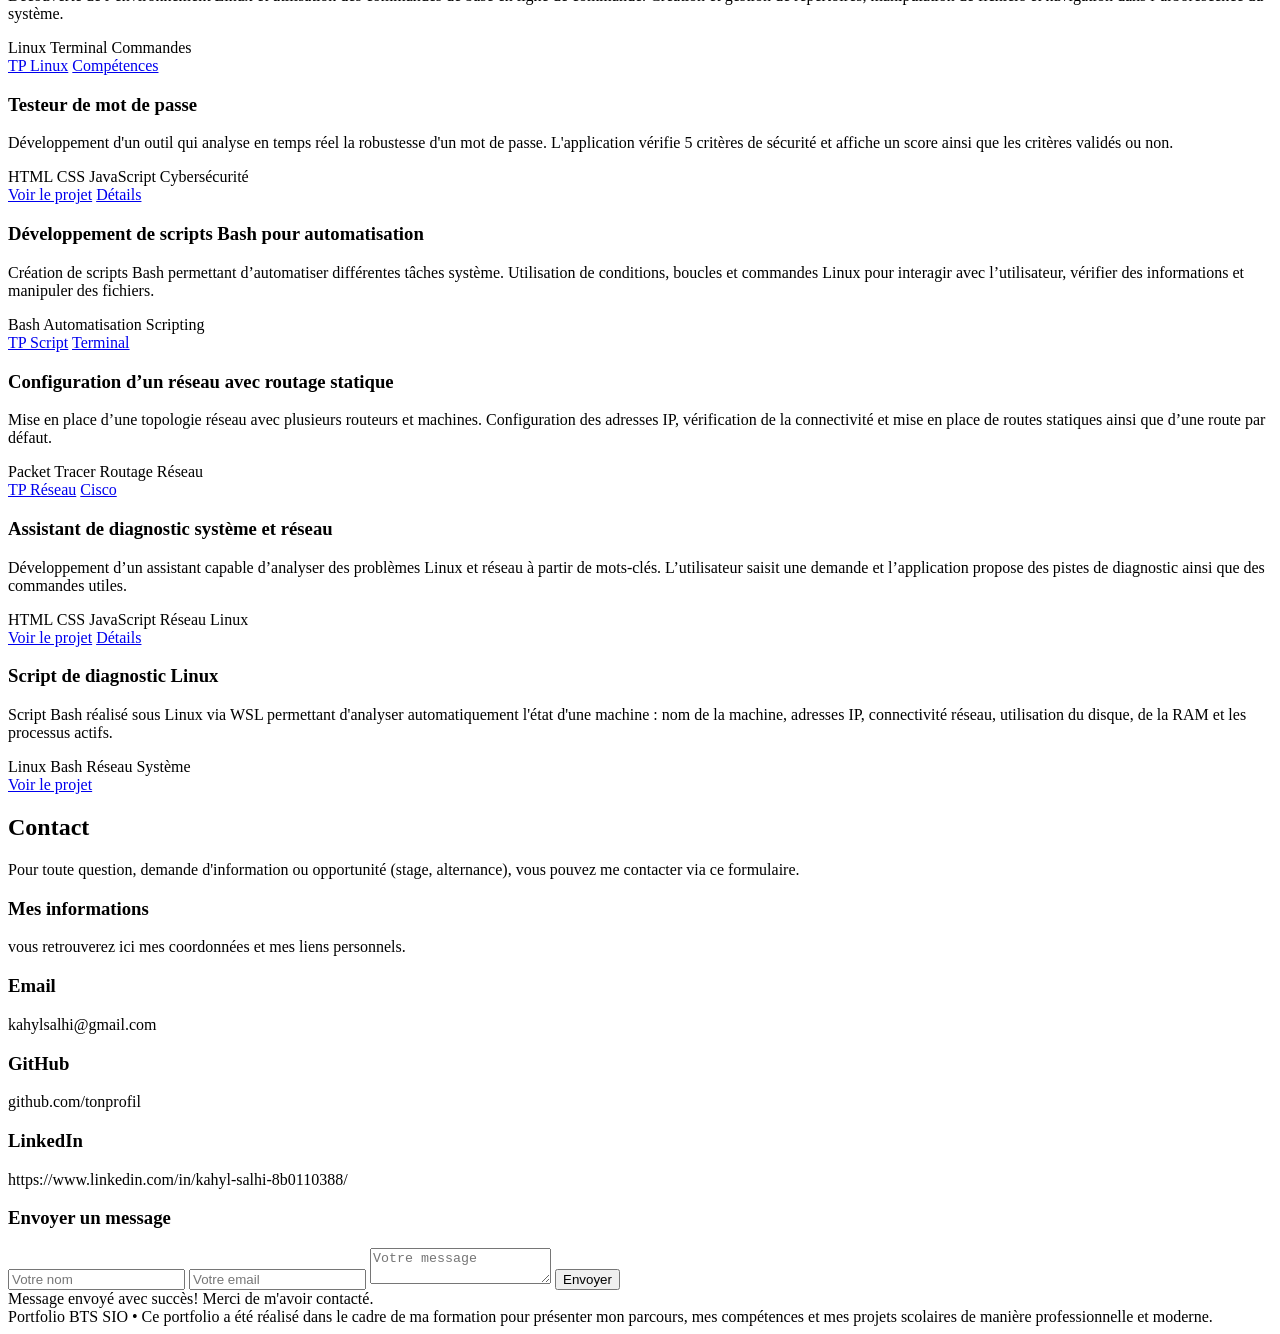
==== commit 6ca0aab8: "Update print statement from 'Hello' to 'Goodbye'" ====
--- a/index.html
+++ b/index.html
@@ -66,19 +66,7 @@
           <div class="line output" id="terminalDynamic">Chargement du cursus BTS SIO et des projets scolaires...</div>
 </div>
 </div>
-<div class="photo-block reveal">
-  <h3>Quelque réalisations</h3>
-  <div class="carousel">
-    <button class="prev" onclick="changeSlide(-1)">❮</button>
-
-    <img id="carouselImage" src="images/bash-1.jpeg" alt="image">
-
-    <button class="next" onclick="changeSlide(1)">❯</button>
-  </div>
-
-  <p id="carouselText">Script Bash réalisé en TP.</p>
-</div>
-</div>
+
 </header>
 
 <section id="about">
@@ -282,7 +270,7 @@
   <div class="skill-card reveal">
     <h3>Travail en équipe</h3>
     <p>Organisation, communication et réalisation de projets en groupe.</p>
-          <span class="niveau avancé">Avancé</span>
+          <span class="niveau avance">Avancé</span>
     <div class="progress"><span data-width="80%"></span></div>
   </div>
 
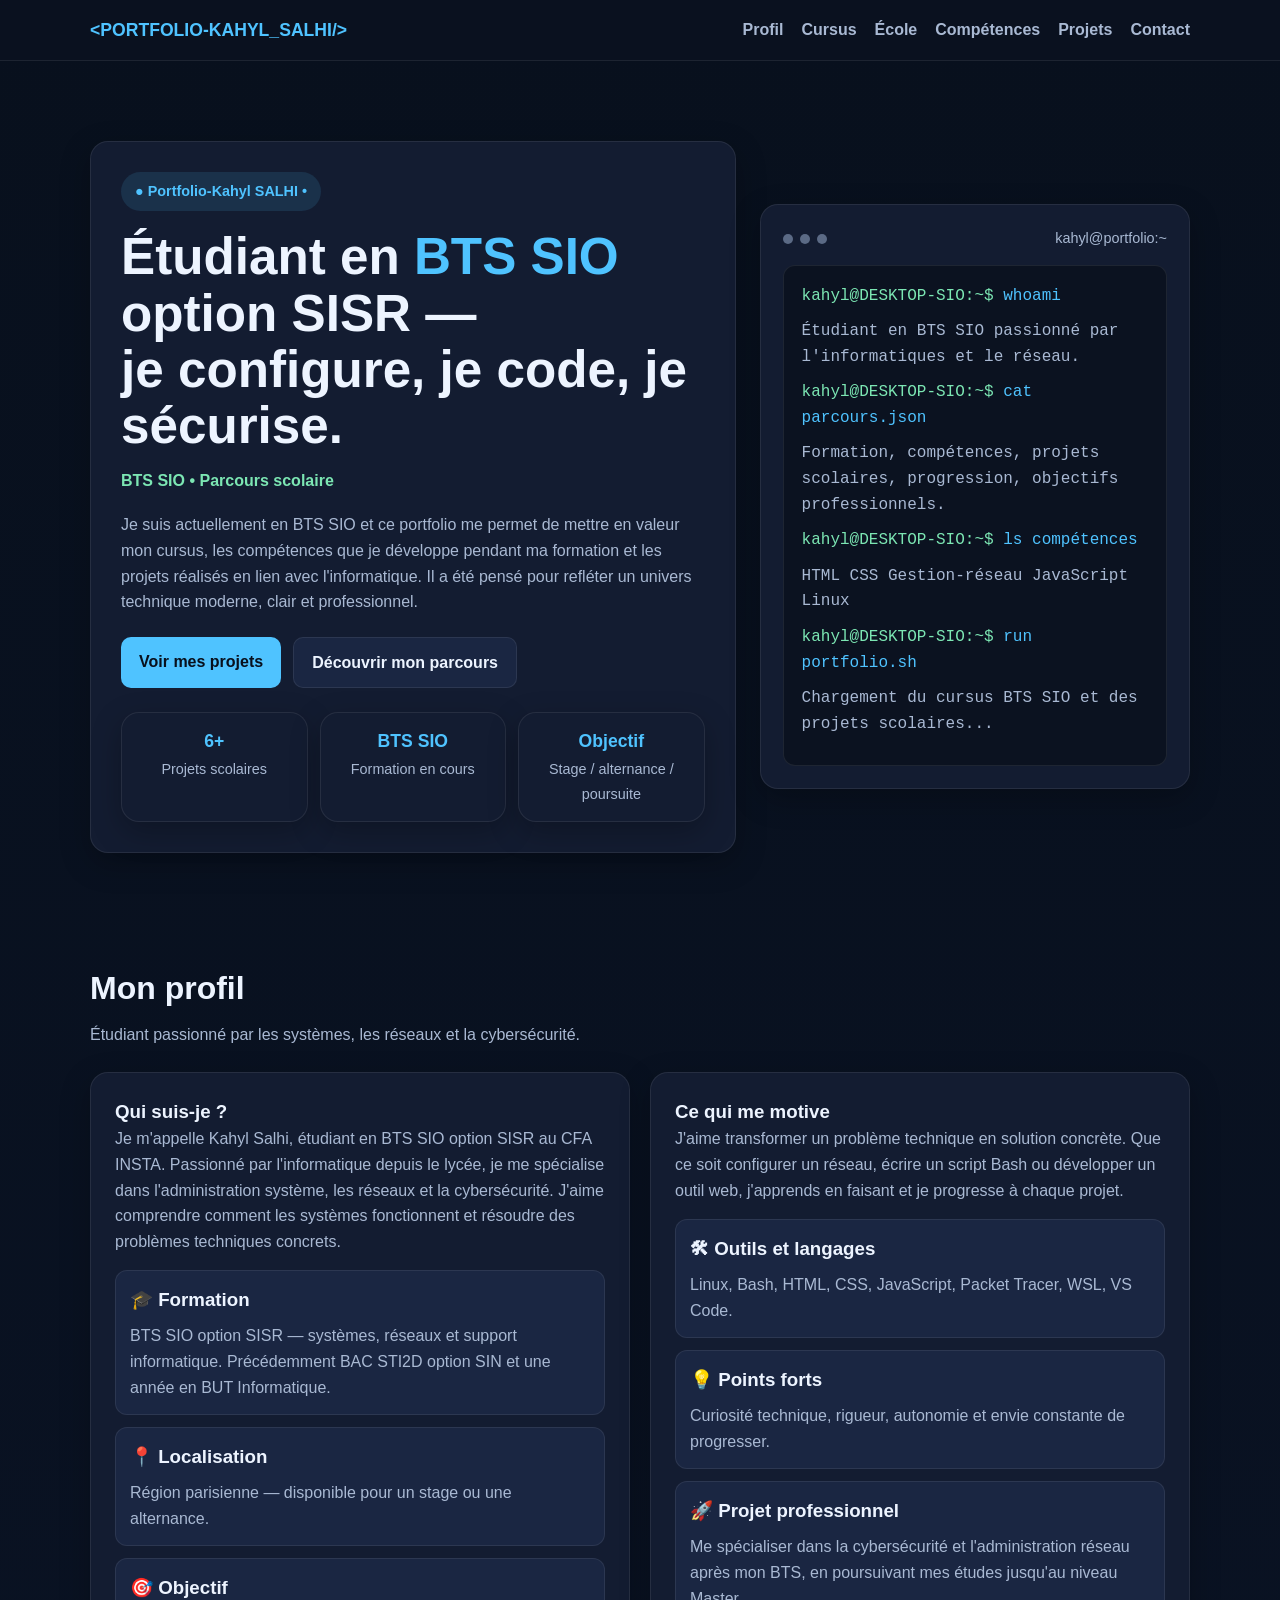
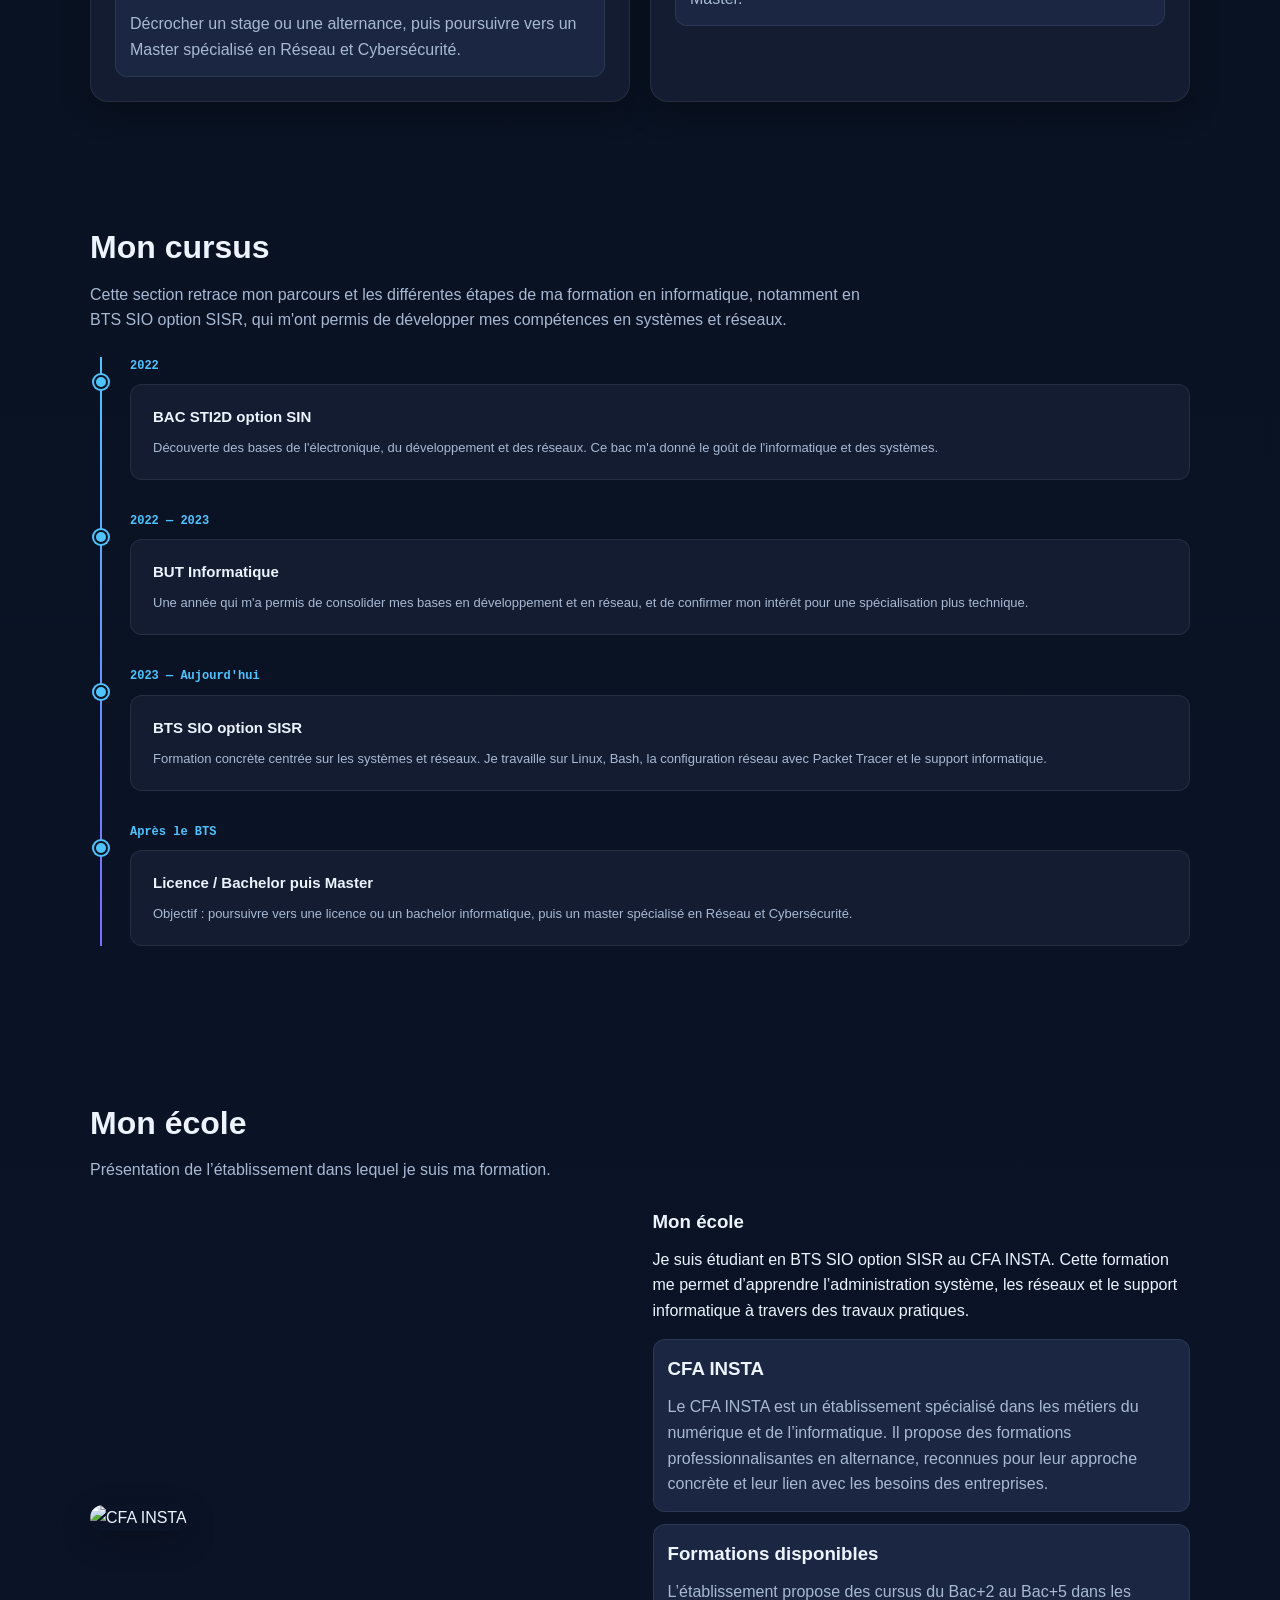
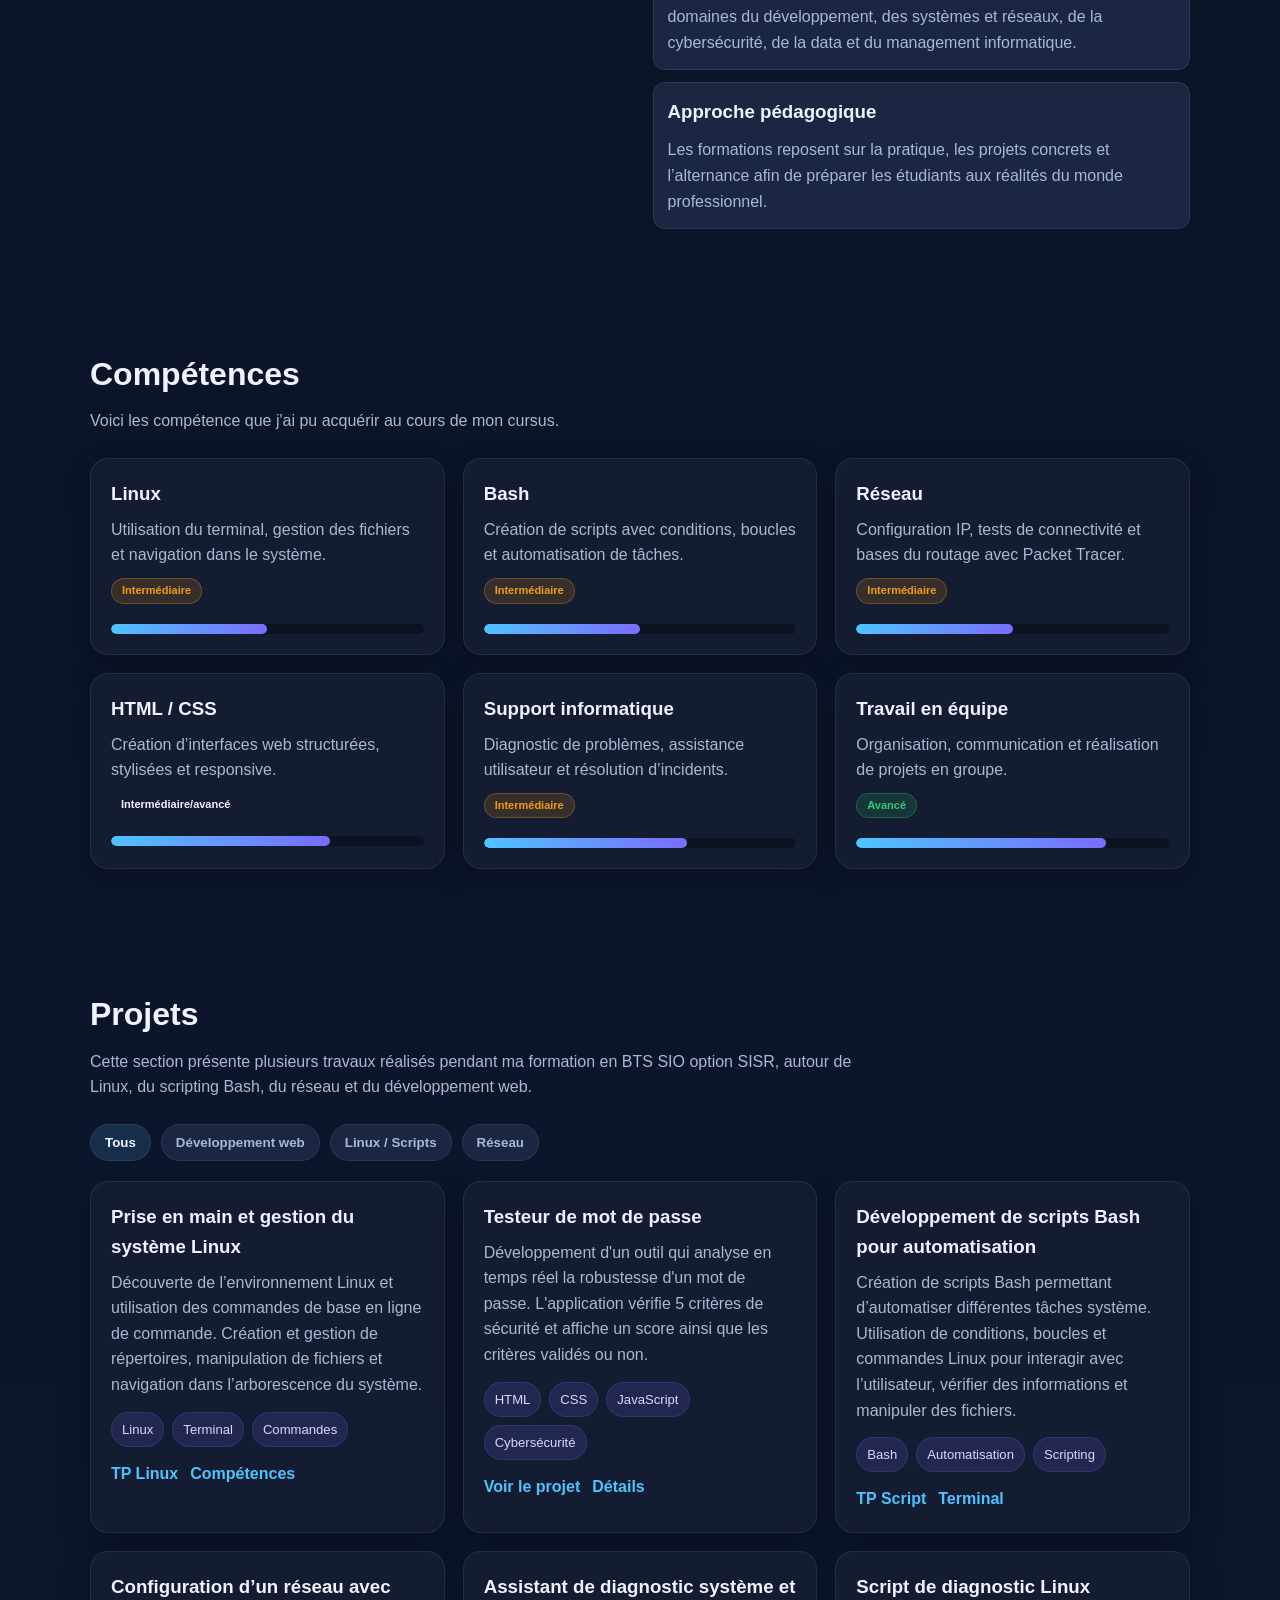
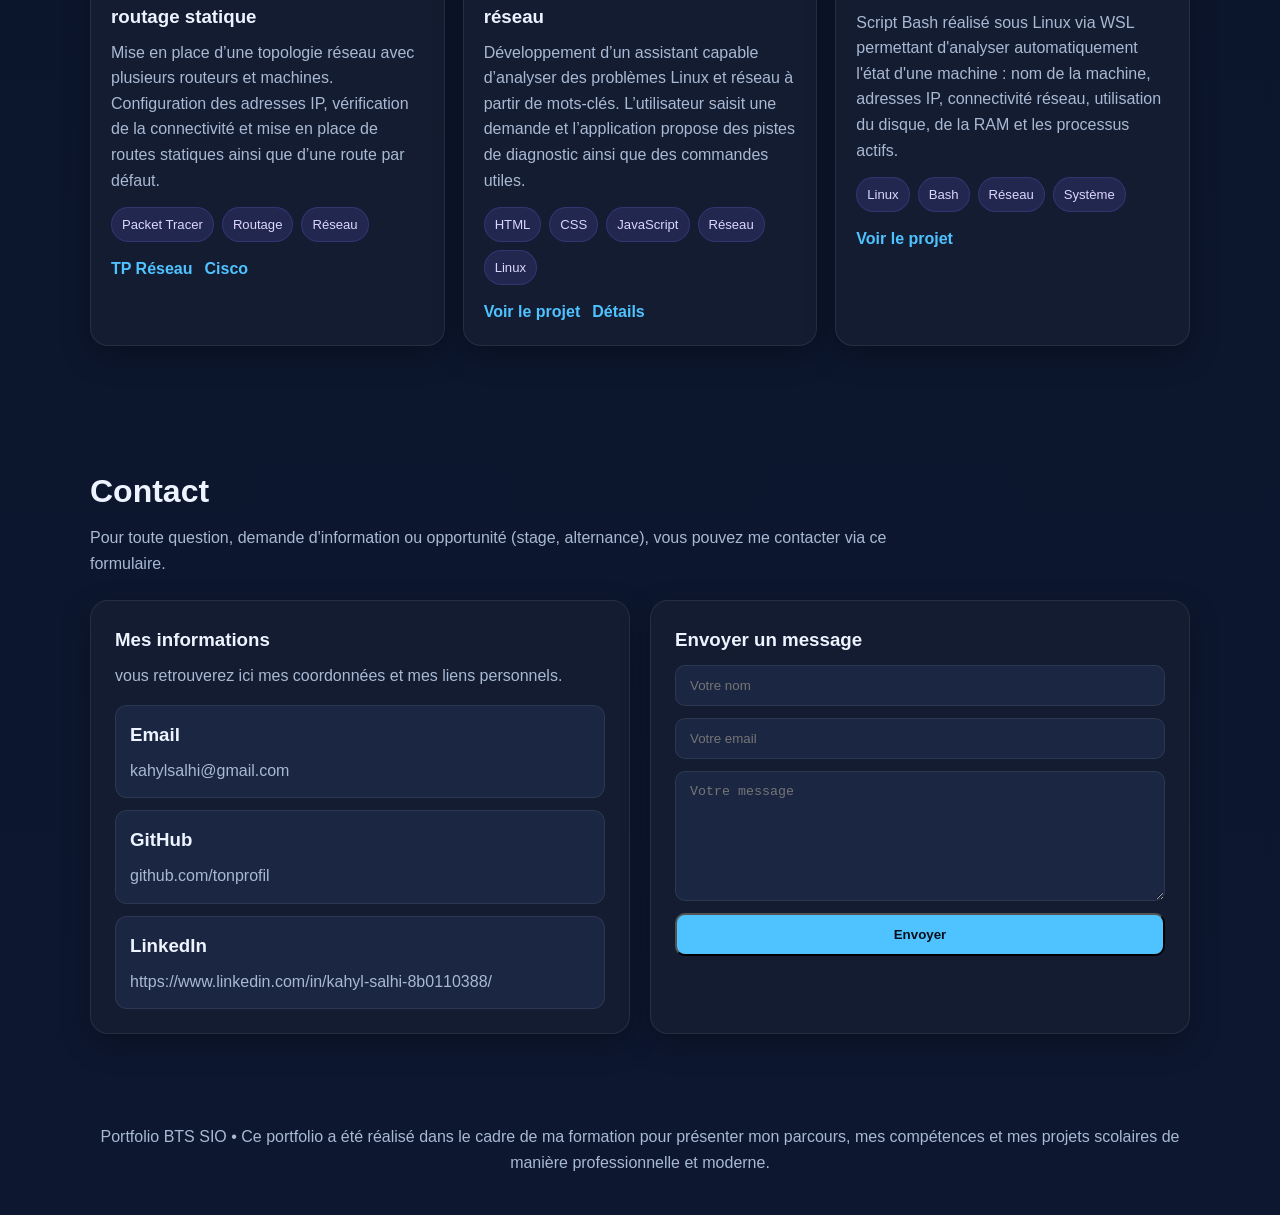
==== commit 07dd07aa: "Update fmt.Println message from 'Hello' to 'Goodbye'" ====
--- a/index.html
+++ b/index.html
@@ -70,56 +70,69 @@
 </header>
 
 <section id="about">
-<div class="container">
-<div class="section-head reveal">
-<div>
-<h2>Mon profil</h2>
-<p>Je vous invite à regarder mon profil qui comprend ma formation ainsi que mes motivations.</p>
-</div>
-</div>
-<div class="about-grid">
-<div class="card reveal">
-<h3>Présentation</h3>
-<p>
-Je suis étudiant en BTS SIO et je développe progressivement mes compétences dans le domaine de l'informatique à travers ma formation, les travaux réalisés en cours et différents projets scolaires. Ce portfolio me permet de montrer mon évolution, ma motivation et ma capacité à produire des réalisations concrètes.
-</p>
-<div class="about-list">
-<div class="about-item">
-<h3>Formation</h3>
-<p>BTS Services Informatiques aux Organisations - option SISR Formation centrée sur les réseaux, le support informatique et l'administration système. J'y apprends à gérer des incidents, configurer des postes et des serveurs.</p>
-</div>
-<div class="about-item">
-<h3>Compétences développées</h3>
-<p>Linux Bash Réseau Support informatique</p></p>
-</div>
-<div class="about-item">
-<h3>Objectif</h3>
-<p>Mettre en avant mon parcours pour un stage, une alternance ou une poursuite d'études dans l'informatique.</p>
-</div>
-</div>
-</div>
-<div class="card reveal">
-<h3>Ce que j'aime dans l'informatique</h3>
-<p>
-J'apprécie particulièrement la logique, la création de solutions utiles et la possibilité de transformer une idée en projet concret. J'aime apprendre en pratiquant, comprendre comment fonctionnent les systèmes et améliorer progressivement mes réalisations.
-</p>
-<div class="about-list">
-<div class="about-item">
-<h3>Langages et outils</h3>
-<p>HTML, CSS, JavaScript, Linux, Bash, outils bureautiques et environnements de développement.</p>
-</div>
-<div class="about-item">
-<h3>Qualités</h3>
-<p>Rigueur, curiosité, autonomie, sérieux et volonté de progresser dans chaque projet.</p>
-</div>
-<div class="about-item">
-<h3>Projet professionnel</h3>
-<p>Construire un parcours solide dans le numérique en continuant à développer mes compétences techniques et méthodologiques.</p>
-</div>
-</div>
-</div>
-</div>
-</div>
+  <div class="container">
+    <div class="section-head reveal">
+      <div>
+        <h2>Mon profil</h2>
+        <p>Étudiant passionné par les systèmes, les réseaux et la cybersécurité.</p>
+      </div>
+    </div>
+
+    <div class="about-grid">
+
+      <div class="card reveal">
+        <h3>Qui suis-je ?</h3>
+        <p>
+          Je m'appelle Kahyl Salhi, étudiant en BTS SIO option SISR au CFA INSTA.
+          Passionné par l'informatique depuis le lycée, je me spécialise dans
+          l'administration système, les réseaux et la cybersécurité.
+          J'aime comprendre comment les systèmes fonctionnent et résoudre des
+          problèmes techniques concrets.
+        </p>
+        <div class="about-list">
+          <div class="about-item">
+            <h3>🎓 Formation</h3>
+            <p>BTS SIO option SISR — systèmes, réseaux et support informatique.
+            Précédemment BAC STI2D option SIN et une année en BUT Informatique.</p>
+          </div>
+          <div class="about-item">
+            <h3>📍 Localisation</h3>
+            <p>Région parisienne — disponible pour un stage ou une alternance.</p>
+          </div>
+          <div class="about-item">
+            <h3>🎯 Objectif</h3>
+            <p>Décrocher un stage ou une alternance, puis poursuivre vers un Master
+            spécialisé en Réseau et Cybersécurité.</p>
+          </div>
+        </div>
+      </div>
+
+      <div class="card reveal">
+        <h3>Ce qui me motive</h3>
+        <p>
+          J'aime transformer un problème technique en solution concrète.
+          Que ce soit configurer un réseau, écrire un script Bash ou développer
+          un outil web, j'apprends en faisant et je progresse à chaque projet.
+        </p>
+        <div class="about-list">
+          <div class="about-item">
+            <h3>🛠 Outils et langages</h3>
+            <p>Linux, Bash, HTML, CSS, JavaScript, Packet Tracer, WSL, VS Code.</p>
+          </div>
+          <div class="about-item">
+            <h3>💡 Points forts</h3>
+            <p>Curiosité technique, rigueur, autonomie et envie constante de progresser.</p>
+          </div>
+          <div class="about-item">
+            <h3>🚀 Projet professionnel</h3>
+            <p>Me spécialiser dans la cybersécurité et l'administration réseau
+            après mon BTS, en poursuivant mes études jusqu'au niveau Master.</p>
+          </div>
+        </div>
+      </div>
+
+    </div>
+  </div>
 </section>
 
 <section id="timeline">
@@ -256,7 +269,7 @@
   <div class="skill-card reveal">
     <h3>HTML / CSS</h3>
     <p>Création d’interfaces web structurées, stylisées et responsive.</p>
-          <span class="niveau intermediaire">Intermédiaire/avancé</span>
+          <span class="niveau inter.avan">Intermédiaire/avancé</span>
     <div class="progress"><span data-width="70%"></span></div>
   </div>
 
@@ -526,37 +539,7 @@
 successMsg.style.display = 'block';
 form.reset();
 });
-
-const images = [
-  {
-    src: "images/bash-1.jpeg",
-    text: "Script Bash réalisé en TP."
-  },
-  {
-    src: "images/reseau-1.png",
-    text: "Configuration réseau avec Packet Tracer."
-  },
-  {
-    src: "images/reseau-2.png",
-    text: "Test de ping."
-  }
-];
-
-let index = 0;
-
-function changeSlide(direction) {
-  index += direction;
-
-  if (index < 0) index = images.length - 1;
-  if (index >= images.length) index = 0;
-
-  document.getElementById("carouselImage").src = images[index].src;
-  document.getElementById("carouselText").textContent = images[index].text;
-}
-function autoSlide() {
-  changeSlide(1);
-}
-setInterval(autoSlide, 10000);  
+  
 </script>
 </body>
 </html>
--- a/style.css
+++ b/style.css
@@ -0,0 +1,596 @@
+:root {
+--bg: #0b1220;
+--panel: #131c31;
+--panel-2: #1a2642;
+--text: #edf4ff;
+--muted: #a9b9d3;
+--primary: #4fc3ff;
+--secondary: #7a6cff;
+--border: rgba(255,255,255,0.08);
+--shadow: 0 10px 30px rgba(0, 0, 0, 0.25);
+}
+
+* {
+margin: 0;
+padding: 0;
+box-sizing: border-box;
+}
+
+html {
+scroll-behavior: smooth;
+}
+
+body {
+font-family: Arial, sans-serif;
+background: linear-gradient(180deg, #08101d, #0d1730);
+color: var(--text);
+line-height: 1.6;
+}
+
+.container {
+width: min(1100px, calc(100% - 32px));
+margin: auto;
+}
+
+.navbar {
+position: sticky;
+top: 0;
+background: rgba(11, 18, 32, 0.95);
+border-bottom: 1px solid var(--border);
+z-index: 10;
+}
+
+.nav-inner {
+display: flex;
+justify-content: space-between;
+align-items: center;
+gap: 20px;
+padding: 16px 0;
+flex-wrap: wrap;
+}
+
+.logo {
+font-weight: 700;
+font-size: 1.1rem;
+color: var(--primary);
+}
+
+.nav-links {
+display: flex;
+gap: 18px;
+flex-wrap: wrap;
+}
+
+.nav-links a {
+color: var(--muted);
+text-decoration: none;
+font-weight: bold;
+}
+
+.nav-links a:hover {
+color: var(--text);
+}
+
+.hero {
+padding: 80px 0 50px;
+}
+
+.hero-grid {
+display: grid;
+grid-template-columns: 1.2fr 0.8fr;
+gap: 24px;
+align-items: center;
+}
+
+.hero-text,
+.terminal,
+.card,
+.timeline-card,
+.skill-card,
+.project-card,
+.contact-card,
+.stats-card {
+background: var(--panel);
+border: 1px solid var(--border);
+border-radius: 18px;
+box-shadow: var(--shadow);
+}
+
+.hero-text {
+padding: 30px;
+}
+
+.badge {
+display: inline-block;
+background: rgba(79, 195, 255, 0.12);
+color: var(--primary);
+padding: 8px 14px;
+border-radius: 999px;
+font-weight: bold;
+margin-bottom: 18px;
+font-size: 0.9rem;
+}
+
+h1 {
+font-size: clamp(2rem, 4vw, 3.5rem);
+line-height: 1.1;
+margin-bottom: 14px;
+}
+
+.gradient-text {
+color: var(--primary);
+}
+
+.typing {
+color: #7ce6b3;
+font-weight: bold;
+min-height: 28px;
+margin-bottom: 16px;
+}
+
+.lead {
+color: var(--muted);
+margin-bottom: 22px;
+}
+
+.hero-actions {
+display: flex;
+gap: 12px;
+flex-wrap: wrap;
+margin-bottom: 24px;
+}
+
+.btn {
+display: inline-block;
+padding: 12px 18px;
+border-radius: 10px;
+text-decoration: none;
+font-weight: bold;
+}
+
+.btn-primary {
+background: var(--primary);
+color: #08101d;
+}
+
+.btn-secondary {
+border: 1px solid var(--border);
+color: var(--text);
+background: var(--panel-2);
+}
+
+.hero-stats {
+display: grid;
+grid-template-columns: repeat(3, 1fr);
+gap: 12px;
+}
+
+.stats-card {
+padding: 14px;
+text-align: center;
+}
+
+.stats-card strong {
+display: block;
+font-size: 1.1rem;
+color: var(--primary);
+}
+
+.stats-card span {
+color: var(--muted);
+font-size: 0.9rem;
+}
+
+.terminal {
+padding: 22px;
+}
+
+.terminal-header {
+display: flex;
+justify-content: space-between;
+align-items: center;
+margin-bottom: 14px;
+}
+
+.terminal-dots {
+display: flex;
+gap: 7px;
+}
+
+.terminal-dots span {
+width: 10px;
+height: 10px;
+border-radius: 50%;
+background: #5b6a85;
+}
+
+.terminal-title {
+font-size: 0.9rem;
+color: var(--muted);
+}
+
+.terminal-body {
+font-family: Consolas, monospace;
+background: #0b1220;
+border: 1px solid var(--border);
+border-radius: 12px;
+padding: 18px;
+}
+
+.line { margin-bottom: 10px; }
+.prompt { color: #7ce6b3; }
+.command { color: var(--primary); }
+.output { color: var(--muted); }
+
+section {
+padding: 60px 0;
+}
+
+.section-head {
+margin-bottom: 24px;
+}
+
+.section-head h2 {
+font-size: 2rem;
+margin-bottom: 8px;
+}
+
+.section-head p {
+color: var(--muted);
+max-width: 800px;
+}
+
+.about-grid,
+.timeline-grid,
+.contact-grid {
+display: grid;
+grid-template-columns: repeat(2, 1fr);
+gap: 20px;
+}
+
+.card,
+.timeline-card,
+.contact-card {
+padding: 24px;
+}
+
+.about-list {
+display: grid;
+gap: 12px;
+margin-top: 16px;
+}
+
+.about-item {
+background: var(--panel-2);
+border: 1px solid var(--border);
+border-radius: 12px;
+padding: 14px;
+}
+
+.about-item h3,
+.timeline-card h3,
+.skill-card h3,
+.project-card h3,
+.contact-card h3 {
+margin-bottom: 8px;
+}
+
+.about-item p,
+.card p,
+.timeline-card p,
+.skill-card p,
+.project-card p,
+.contact-card p {
+color: var(--muted);
+}
+
+.skills-grid,
+.projects-grid {
+display: grid;
+grid-template-columns: repeat(3, 1fr);
+gap: 18px;
+}
+
+.skill-card,
+.project-card {
+padding: 20px;
+}
+
+.progress {
+height: 10px;
+border-radius: 999px;
+background: #0b1220;
+overflow: hidden;
+margin-top: 14px;
+}
+
+.progress span {
+display: block;
+height: 100%;
+border-radius: 999px;
+background: linear-gradient(90deg, var(--primary), var(--secondary));
+width: 0;
+transition: width 1s ease;
+}
+
+.filter-bar {
+display: flex;
+gap: 10px;
+flex-wrap: wrap;
+margin-bottom: 20px;
+}
+
+.filter-btn {
+border: 1px solid var(--border);
+background: var(--panel-2);
+color: var(--muted);
+border-radius: 999px;
+padding: 10px 14px;
+cursor: pointer;
+font-weight: bold;
+}
+
+.filter-btn.active,
+.filter-btn:hover {
+background: rgba(79, 195, 255, 0.15);
+color: var(--text);
+}
+
+.tags {
+display: flex;
+gap: 8px;
+flex-wrap: wrap;
+margin: 14px 0;
+}
+
+.tag {
+font-size: 0.82rem;
+padding: 6px 10px;
+border-radius: 999px;
+background: rgba(122, 108, 255, 0.15);
+color: #dcd7ff;
+border: 1px solid rgba(122, 108, 255, 0.2);
+}
+
+.project-links {
+display: flex;
+gap: 12px;
+margin-top: 12px;
+}
+
+.project-links a {
+color: var(--primary);
+text-decoration: none;
+font-weight: bold;
+}
+
+.project-card.hidden {
+display: none;
+}
+
+form {
+display: grid;
+gap: 12px;
+margin-top: 10px;
+}
+
+input, textarea {
+width: 100%;
+padding: 12px 14px;
+border-radius: 10px;
+border: 1px solid var(--border);
+background: var(--panel-2);
+color: var(--text);
+}
+
+textarea {
+min-height: 130px;
+resize: vertical;
+}
+
+.success-msg {
+display: none;
+padding: 12px;
+border-radius: 10px;
+background: rgba(124, 230, 179, 0.12);
+border: 1px solid rgba(124, 230, 179, 0.2);
+color: #7ce6b3;
+font-weight: bold;
+}
+
+footer {
+padding: 30px 0 40px;
+text-align: center;
+color: var(--muted);
+}
+
+.reveal {
+opacity: 0;
+transform: translateY(20px);
+transition: 0.6s ease;
+}
+
+.reveal.visible {
+opacity: 1;
+transform: translateY(0);
+}
+
+@media (max-width: 950px) {
+.hero-grid,
+.about-grid,
+.timeline-grid,
+.contact-grid,
+.skills-grid,
+.projects-grid {
+grid-template-columns: 1fr;
+}
+
+.hero-stats {
+grid-template-columns: 1fr;
+}
+}
+
+@media (max-width: 640px) {
+.hero-text,
+.terminal,
+.card,
+.timeline-card,
+.skill-card,
+.project-card,
+.contact-card {
+padding: 18px;
+}
+
+h1 {
+font-size: 2rem;
+}
+}
+
+.projects-grid {
+  display: grid;
+  grid-template-columns: repeat(3, 1fr);
+  gap: 18px;
+}
+
+.carousel {
+  position: relative;
+  margin-top: 20px;
+  text-align: center;
+}
+
+.carousel img {
+  width: 100%;
+  max-height: 300px;
+  object-fit: contain;
+  border-radius: 12px;
+  background: #0b1220;
+}
+
+.prev, .next {
+  position: absolute;
+  top: 50%;
+  transform: translateY(-50%);
+  background: rgba(0,0,0,0.6);
+  color: white;
+  border: none;
+  padding: 10px;
+  cursor: pointer;
+  border-radius: 8px;
+}
+
+.prev { left: 10px; }
+.next { right: 10px; }
+
+#carouselText {
+  margin-top: 10px;
+  color: #a9b9d3;
+}
+  .ecole-container {
+  display: grid;
+  grid-template-columns: 1fr 1fr;
+  gap: 25px;
+  align-items: center;
+}
+
+.ecole-img img {
+  width: 100%;
+  border-radius: 15px;
+  box-shadow: var(--shadow);
+}
+
+.ecole-content h3 {
+  margin-bottom: 10px;
+}
+
+/* Responsive (mobile) */
+@media (max-width: 900px) {
+  .ecole-container {
+    grid-template-columns: 1fr;
+  }
+}
+.timeline-vertical {
+  position: relative;
+  padding-left: 40px;
+}
+
+.timeline-vertical::before {
+  content: '';
+  position: absolute;
+  left: 10px;
+  top: 0;
+  bottom: 0;
+  width: 2px;
+  background: linear-gradient(to bottom, var(--primary), var(--secondary));
+}
+
+.tl-item {
+  position: relative;
+  margin-bottom: 32px;
+}
+
+.tl-point {
+  position: absolute;
+  left: -36px;
+  top: 18px;
+  width: 14px;
+  height: 14px;
+  border-radius: 50%;
+  background: var(--primary);
+  border: 2px solid #0b1220;
+  box-shadow: 0 0 0 2px var(--primary);
+}
+
+.tl-date {
+  font-size: 12px;
+  color: var(--primary);
+  margin-bottom: 8px;
+  font-family: 'JetBrains Mono', monospace;
+  font-weight: bold;
+}
+
+.tl-content {
+  background: var(--panel);
+  border: 1px solid var(--border);
+  border-radius: 12px;
+  padding: 20px 22px;
+}
+
+.tl-content h3 {
+  font-size: 15px;
+  color: var(--text);
+  margin-bottom: 8px;
+}
+
+.tl-content p {
+  font-size: 13px;
+  color: var(--muted);
+  line-height: 1.7;
+}
+.niveau {
+  display: inline-block;
+  font-size: 11px;
+  font-weight: bold;
+  padding: 3px 10px;
+  border-radius: 999px;
+  margin-top: 10px;
+  margin-bottom: 6px;
+}
+
+ .niveau.inter-avan {
+  background: linear-gradient(90deg, #f39c12, #2ecc71);
+  color: #08101d;
+  border: 1px solid rgba(255, 255, 255, 0.2);
+}
+
+
+.niveau.intermediaire {
+  background: rgba(243, 156, 18, 0.15);
+  color: #f39c12;
+  border: 1px solid rgba(243, 156, 18, 0.3);
+}
+
+.niveau.avance {
+  background: rgba(46, 204, 113, 0.15);
+  color: #2ecc71;
+  border: 1px solid rgba(46, 204, 113, 0.3);
+}
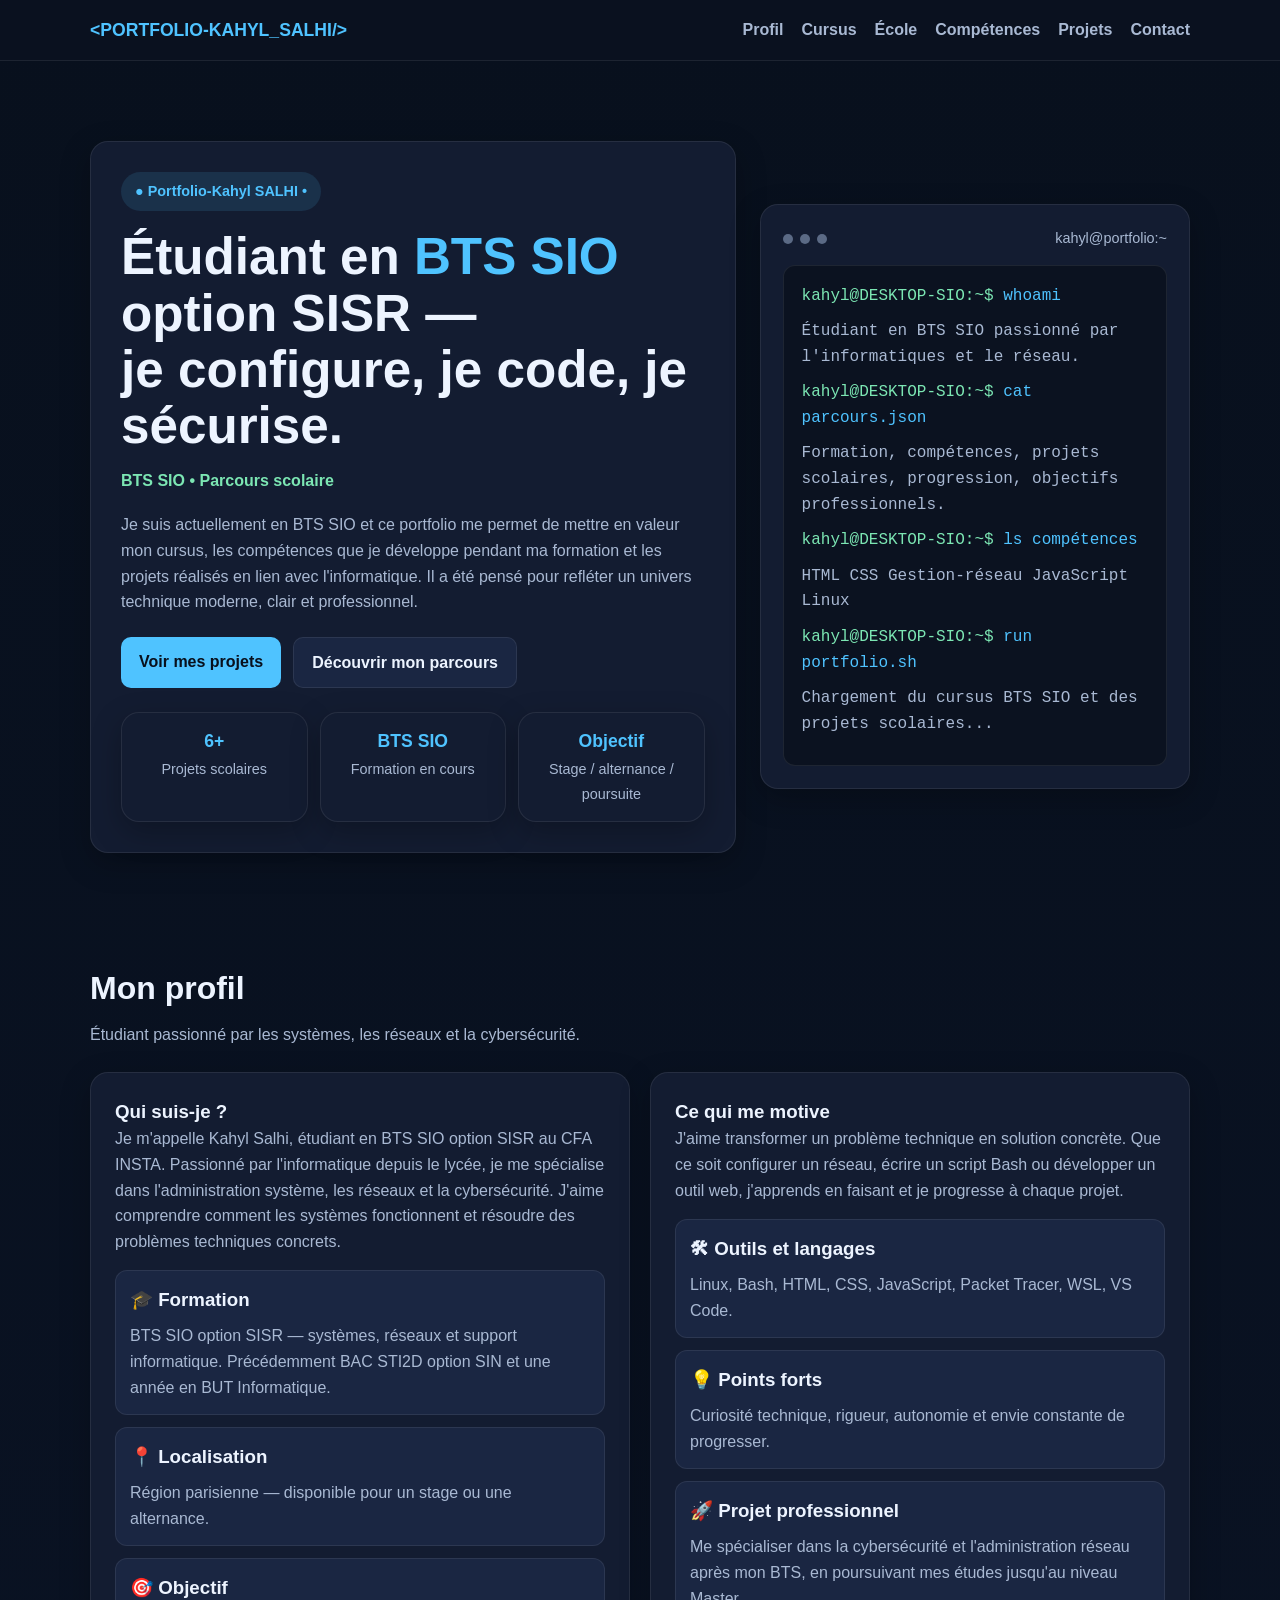
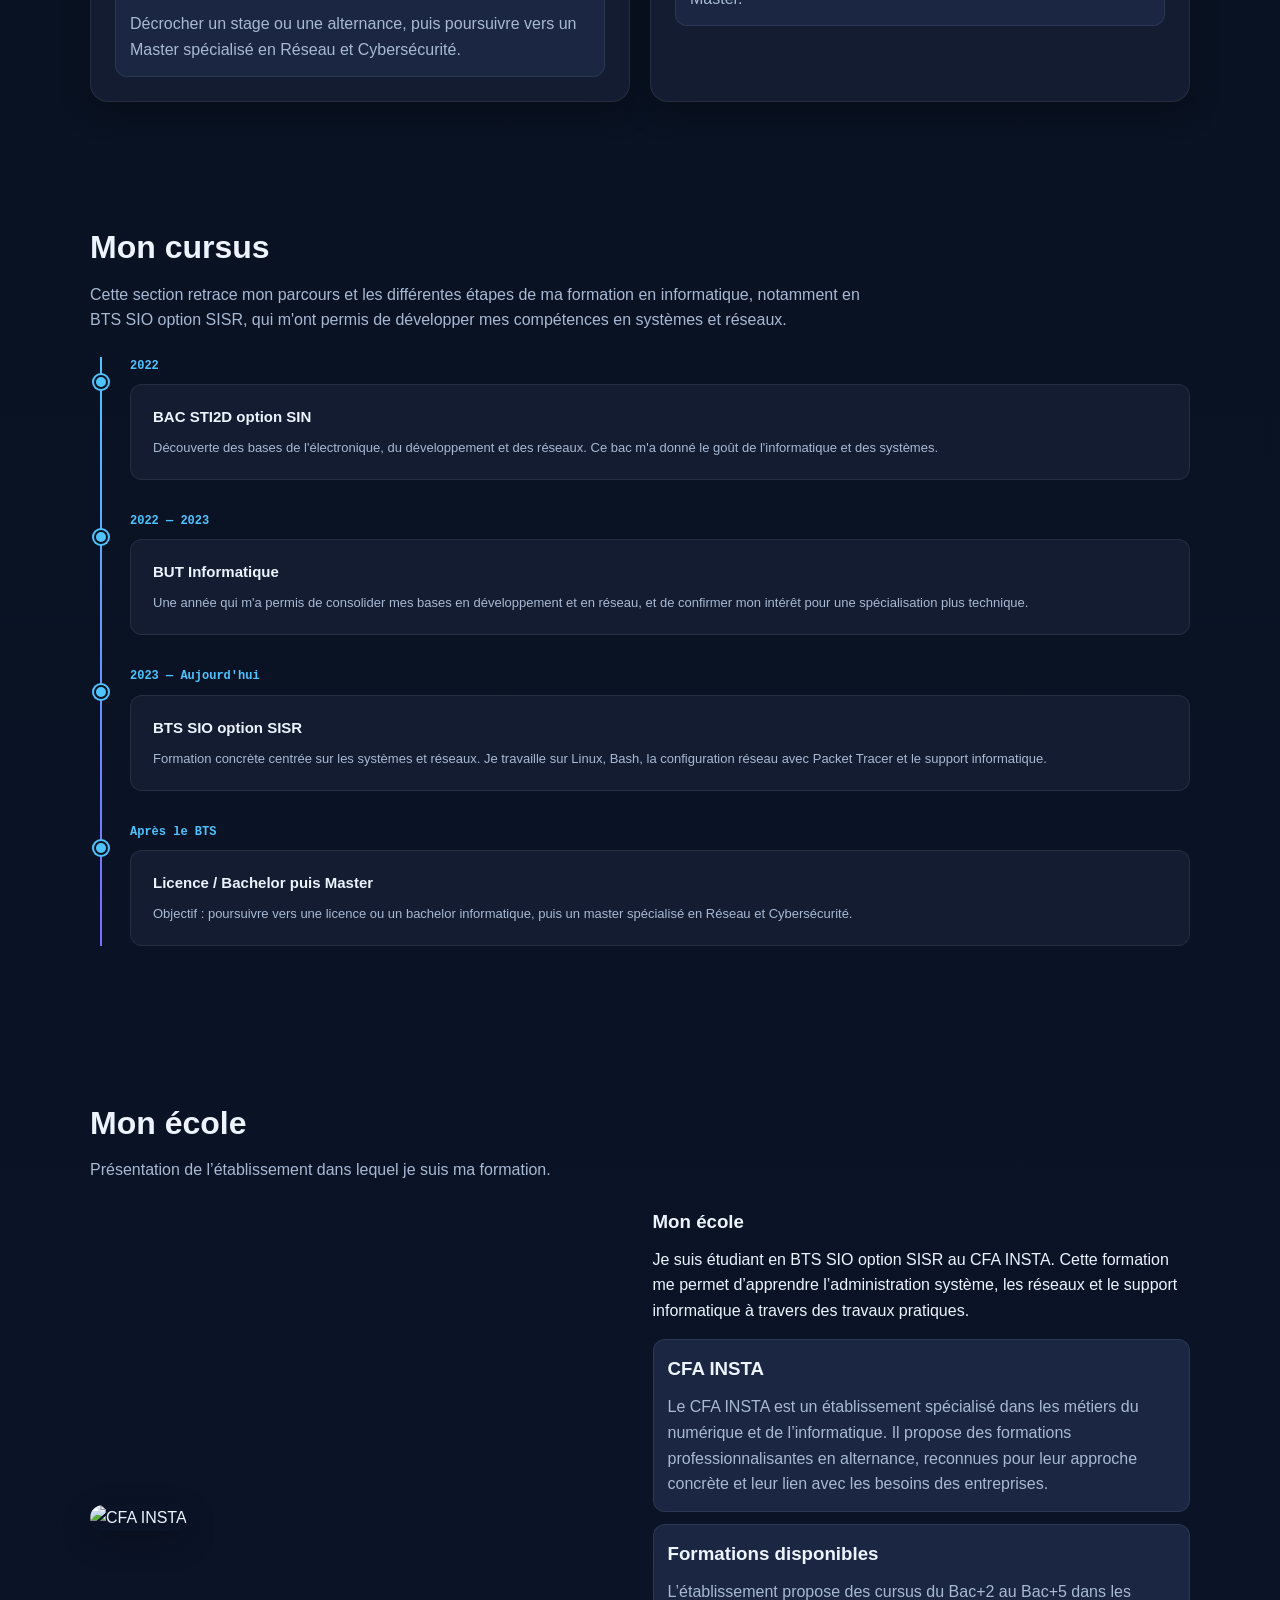
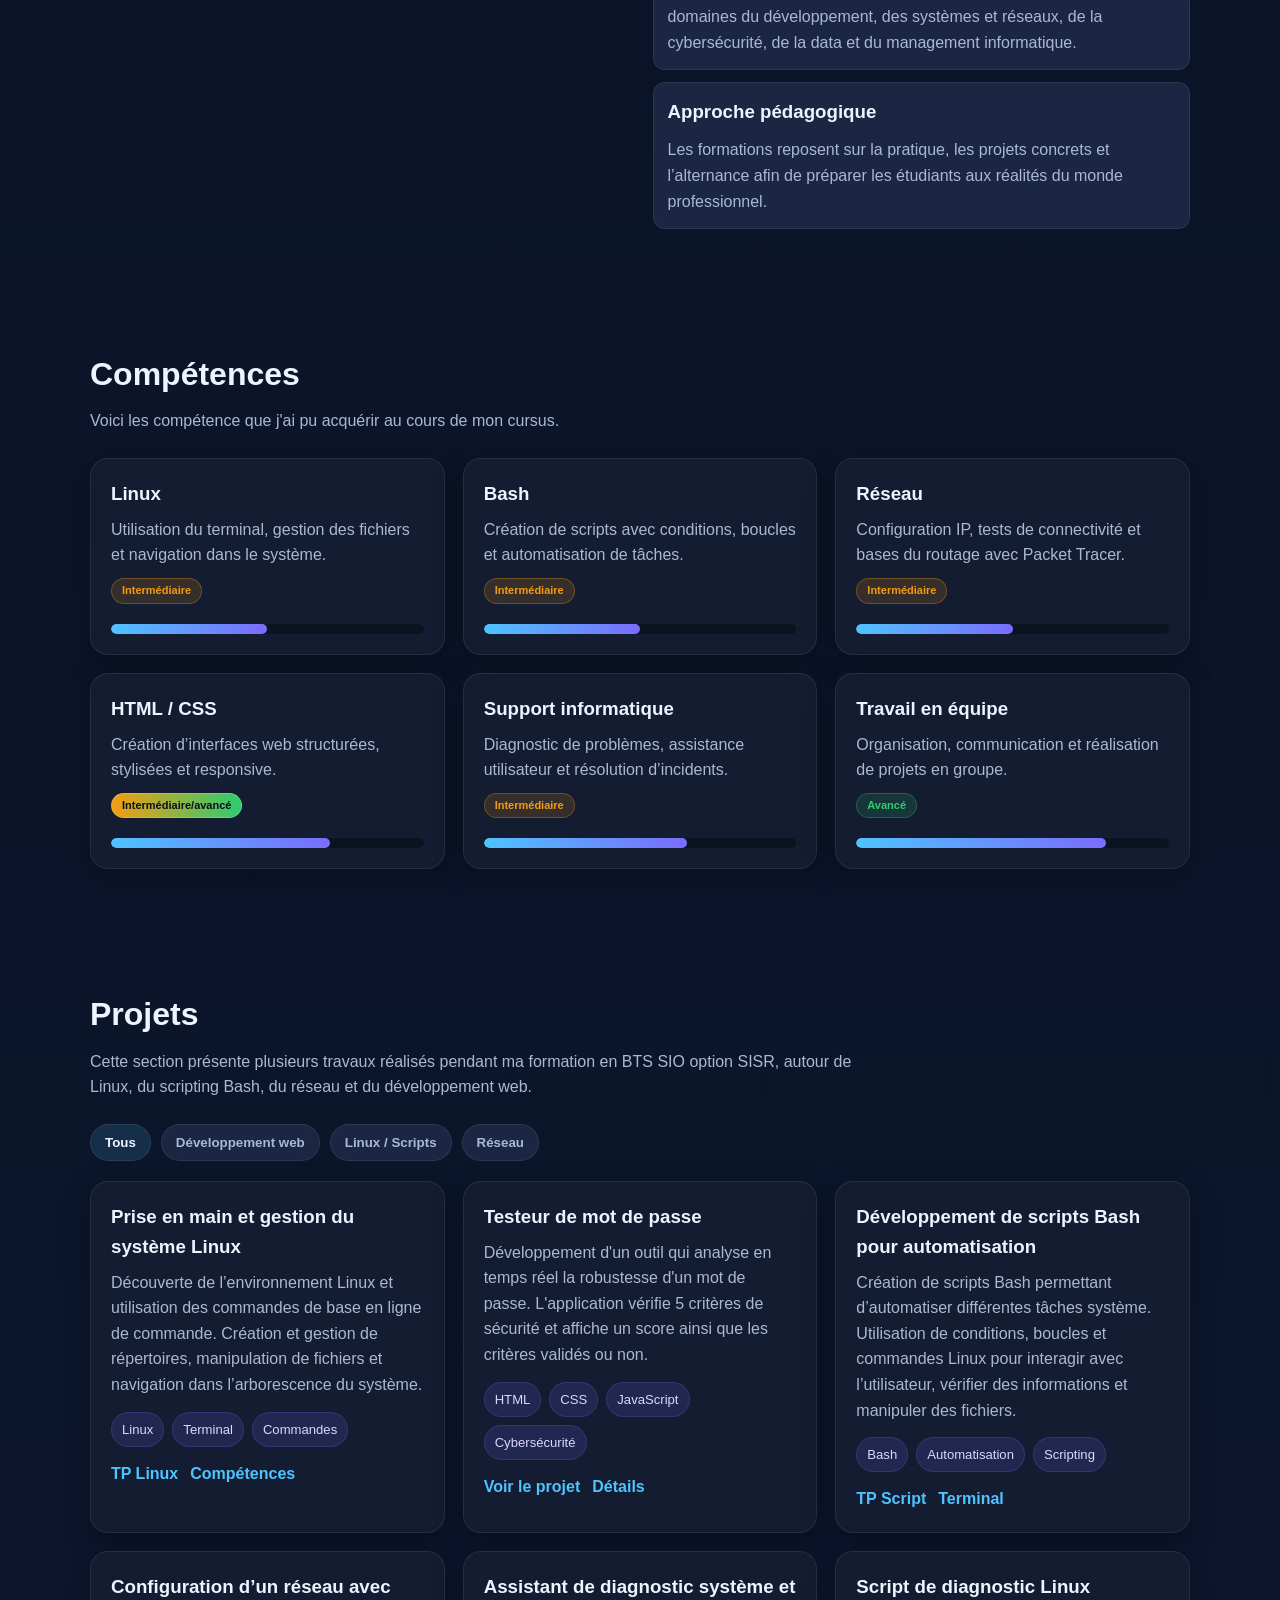
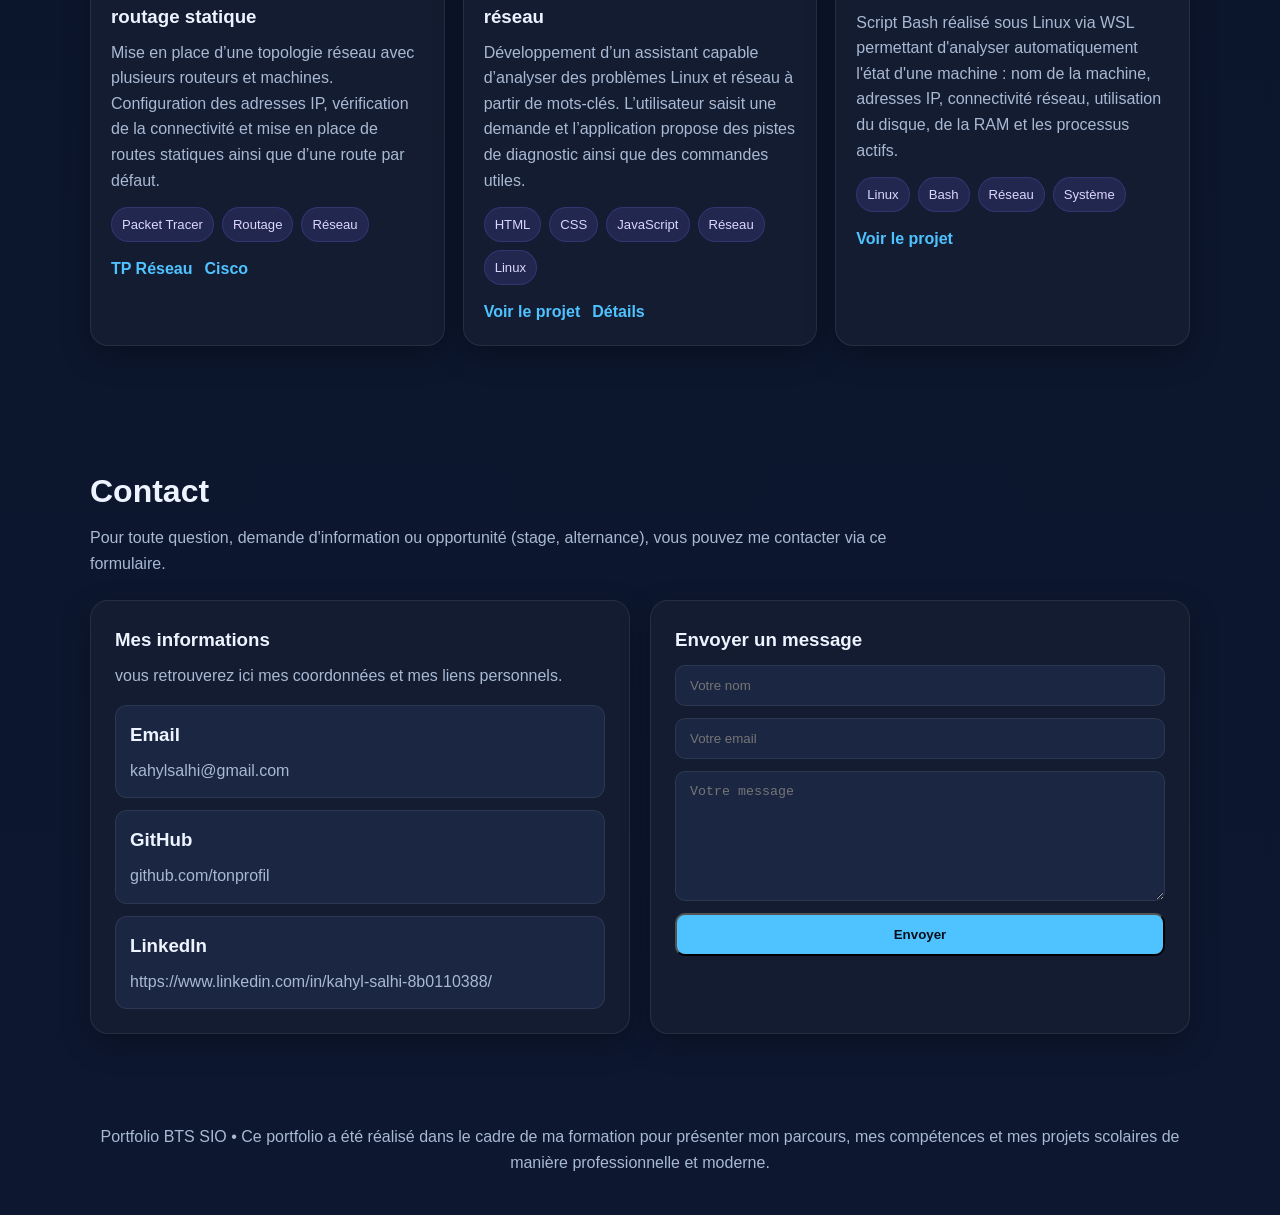
==== commit 2be1ccc9: "Update fmt.Println message from 'Hello' to 'Goodbye'" ====
--- a/index.html
+++ b/index.html
@@ -269,7 +269,7 @@
   <div class="skill-card reveal">
     <h3>HTML / CSS</h3>
     <p>Création d’interfaces web structurées, stylisées et responsive.</p>
-          <span class="niveau inter.avan">Intermédiaire/avancé</span>
+          <span class="niveau inter-avan">Intermédiaire/avancé</span>
     <div class="progress"><span data-width="70%"></span></div>
   </div>
 
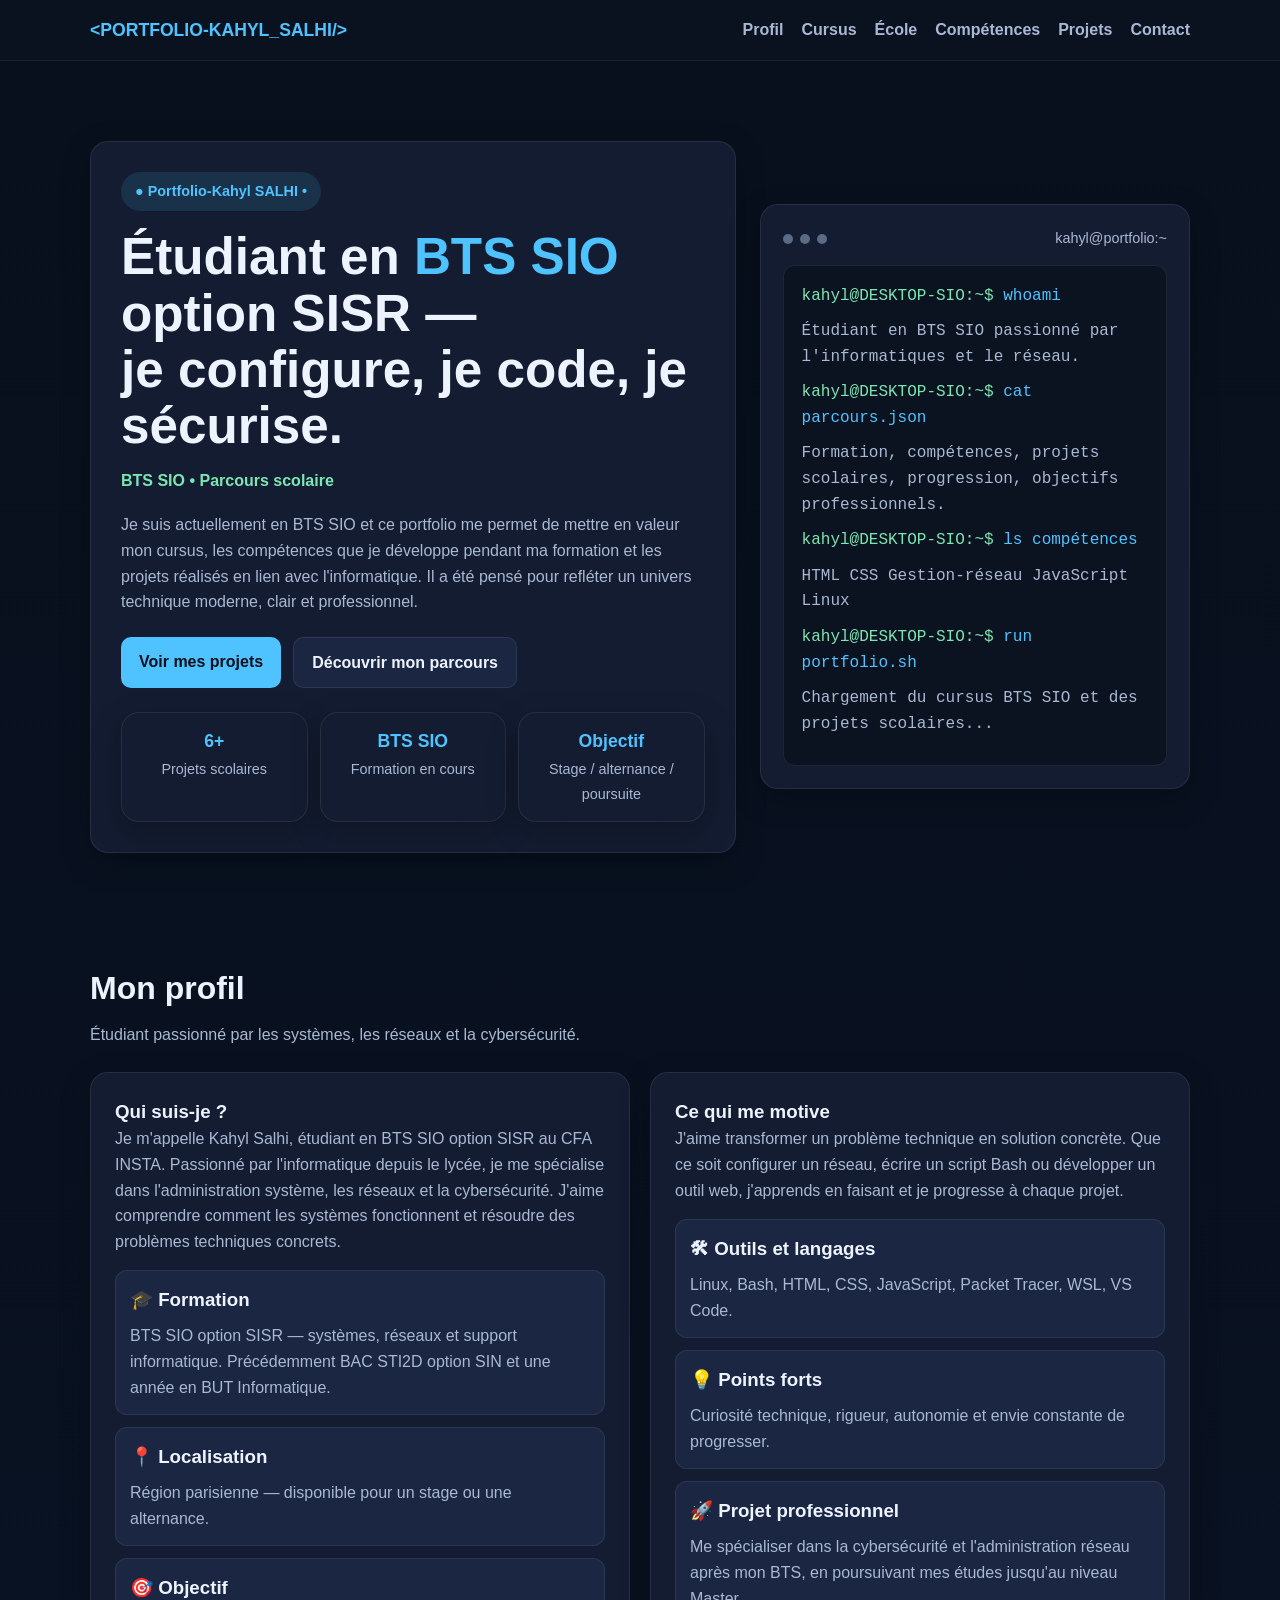
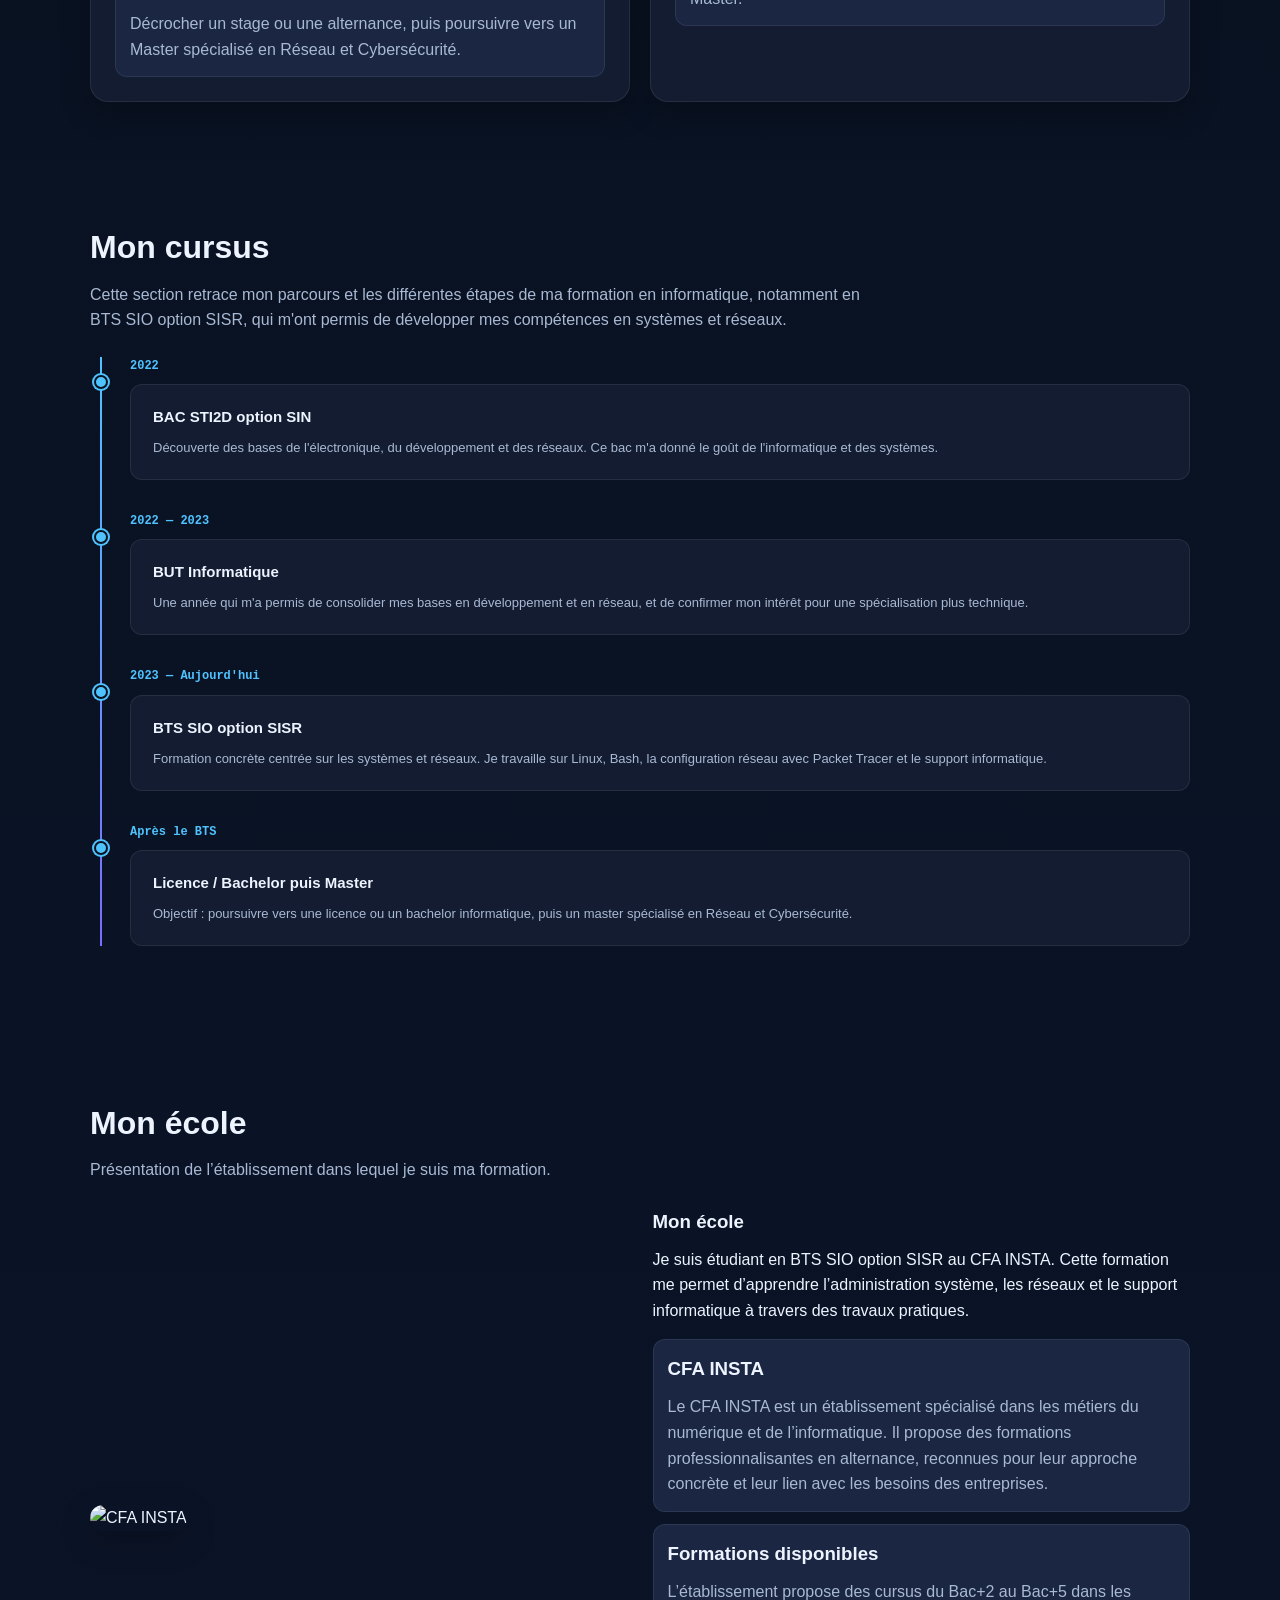
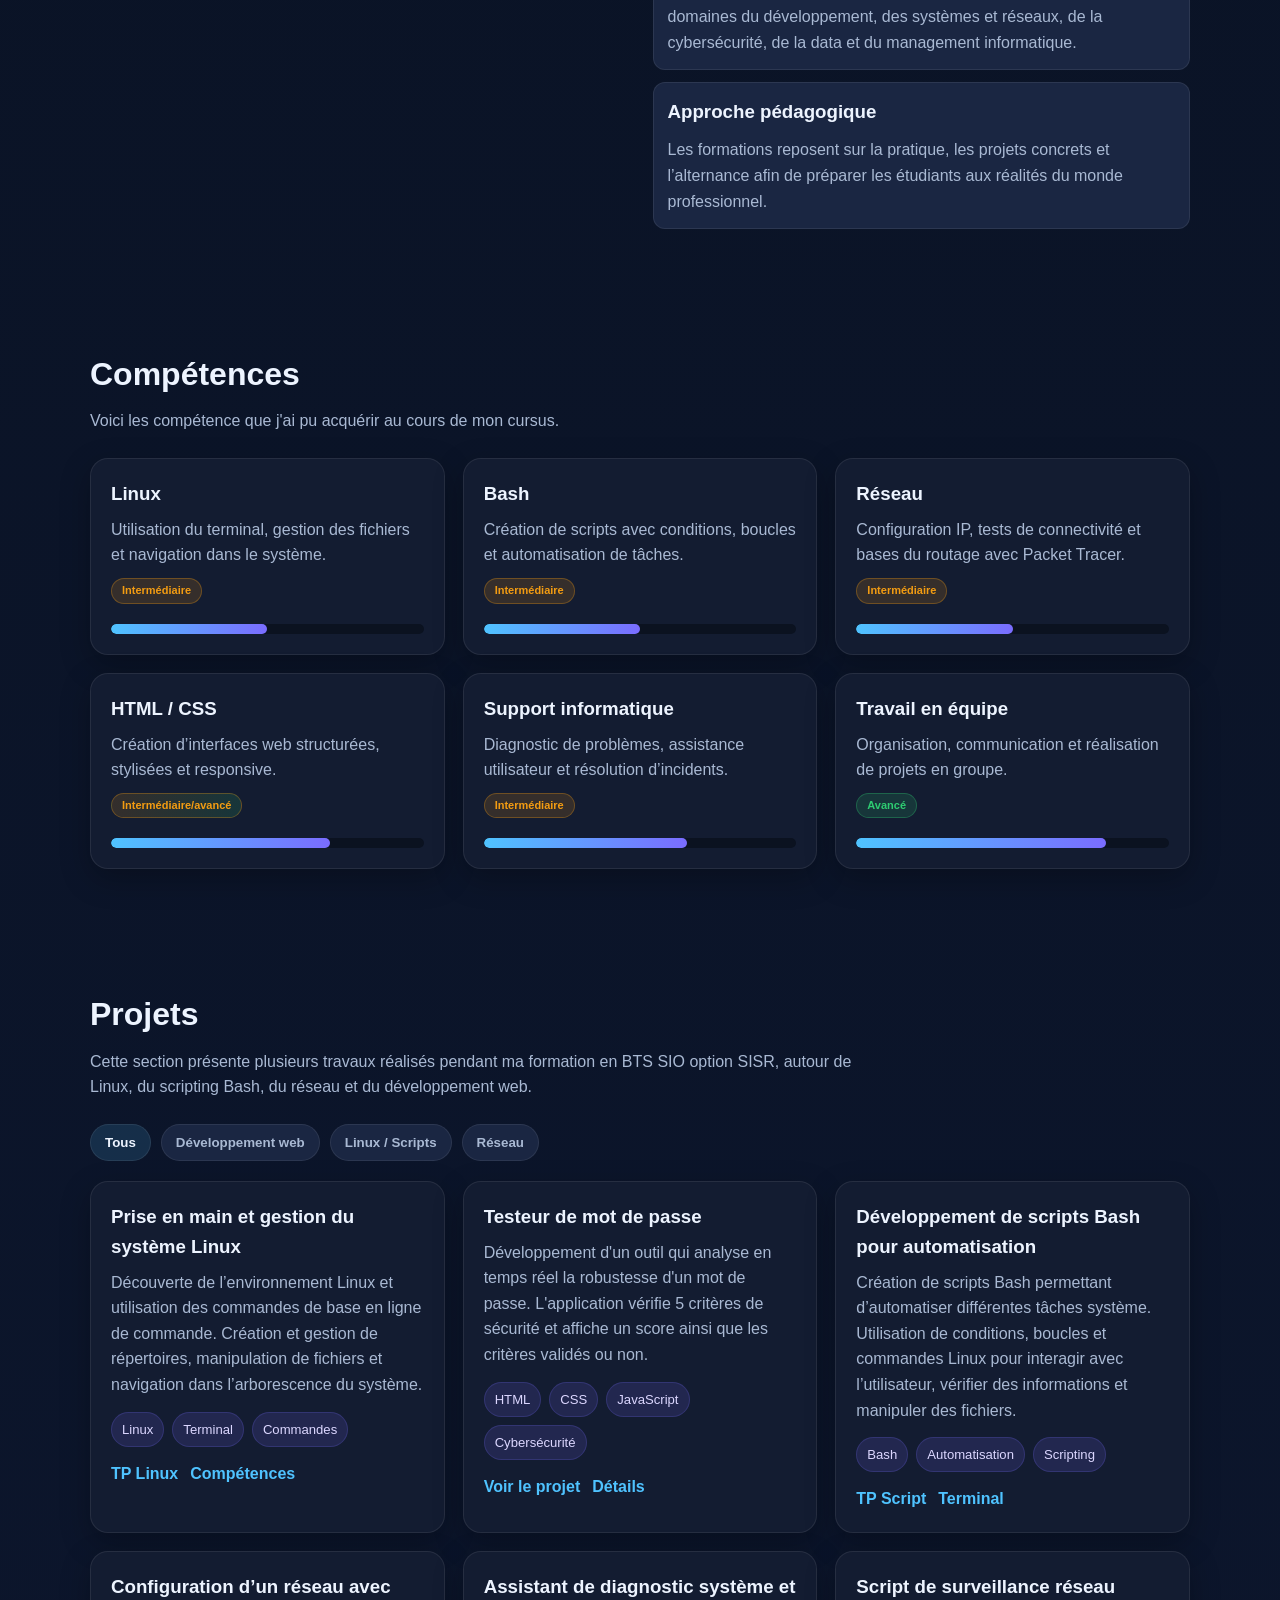
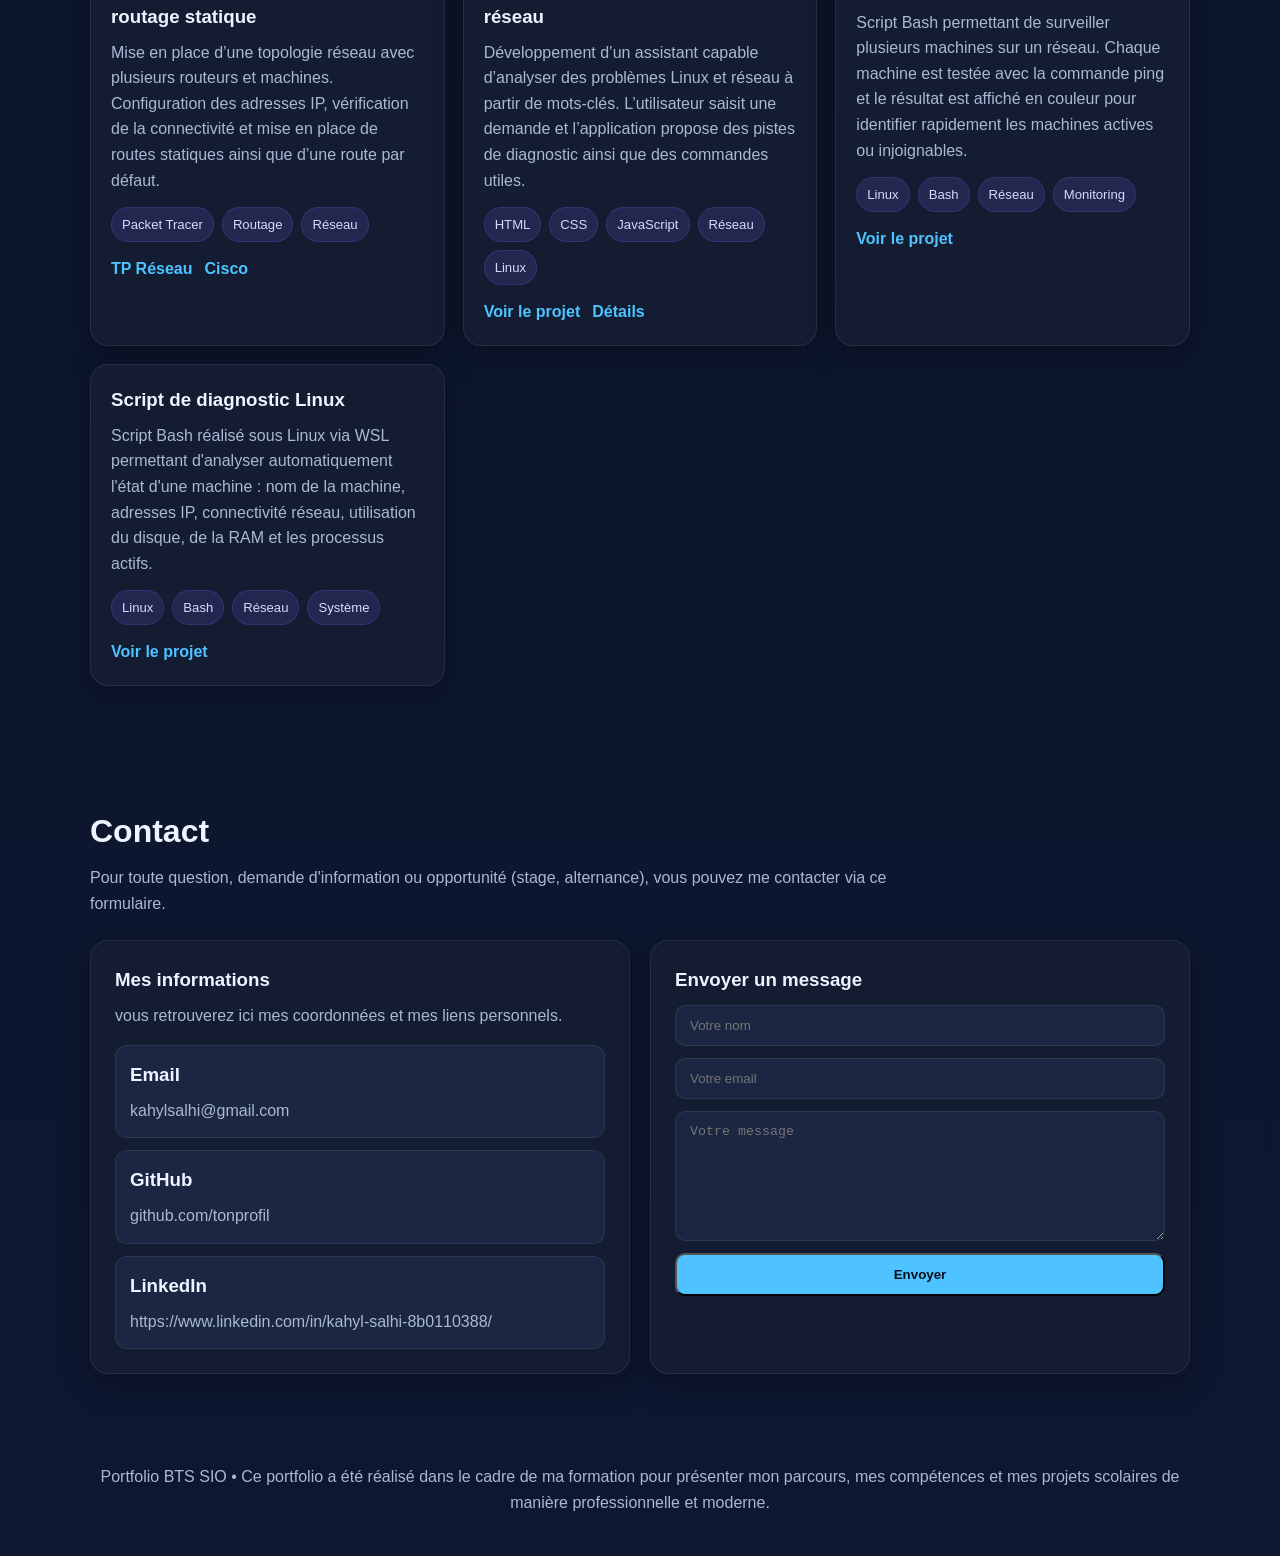
==== commit 68b1eecd: "Update print statement from 'Hello' to 'Goodbye'" ====
--- a/index.html
+++ b/index.html
@@ -392,6 +392,30 @@
     <a href="#">Détails</a>
   </div>
 </article>
+
+<article class="project-card reveal" data-category="app">
+
+  <h3>Script de surveillance réseau</h3>
+
+  <p>
+    Script Bash permettant de surveiller plusieurs machines sur un réseau.
+    Chaque machine est testée avec la commande ping et le résultat est affiché
+    en couleur pour identifier rapidement les machines actives ou injoignables.
+  </p>
+
+  <div class="tags">
+    <span class="tag">Linux</span>
+    <span class="tag">Bash</span>
+    <span class="tag">Réseau</span>
+    <span class="tag">Monitoring</span>
+  </div>
+
+  <div class="project-links">
+    <a href="projet-surveillance.html" target="_blank">Voir le projet</a>
+  </div>
+
+</article>
+        
 <article class="project-card reveal" data-category="app">
   <h3>Script de diagnostic Linux</h3>
 
--- a/style.css
+++ b/style.css
@@ -576,10 +576,10 @@
   margin-bottom: 6px;
 }
 
- .niveau.inter-avan {
-  background: linear-gradient(90deg, #f39c12, #2ecc71);
-  color: #08101d;
-  border: 1px solid rgba(255, 255, 255, 0.2);
+.niveau.inter-avan {
+  background: linear-gradient(90deg, rgba(243, 156, 18, 0.15), rgba(46, 204, 113, 0.15));
+  color: #f39c12;
+  border: 1px solid rgba(243, 156, 18, 0.3);
 }
 
 
